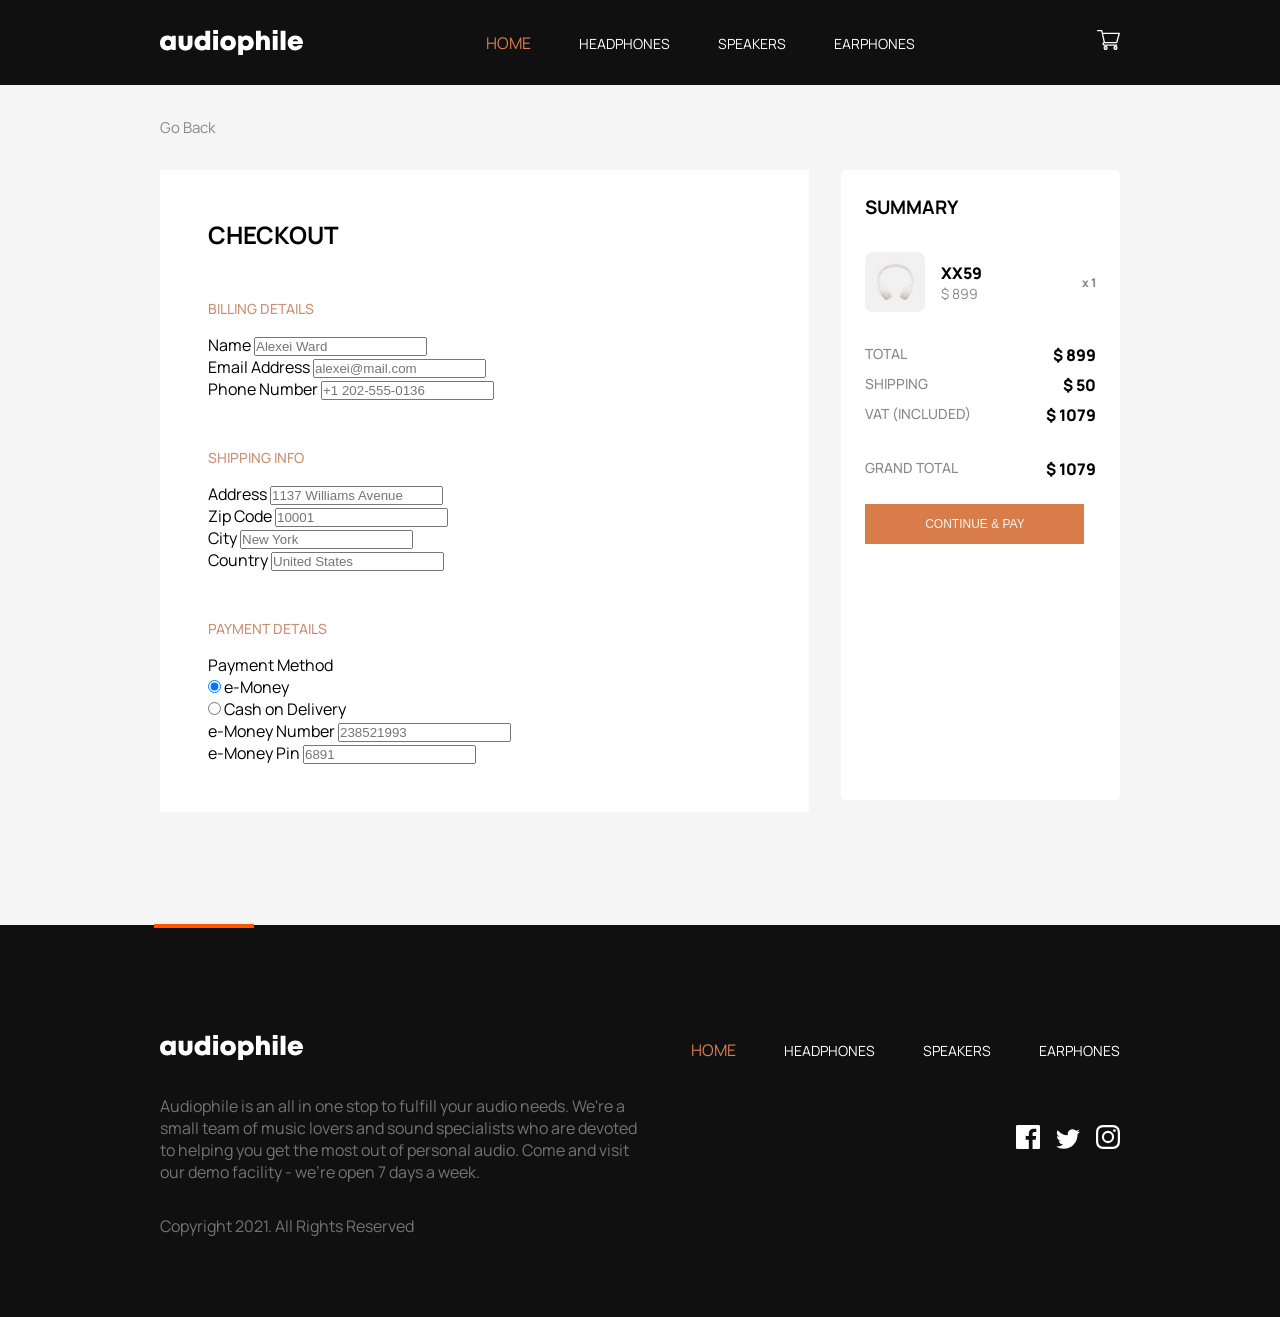
==== checkout.html @ d0c259d1 "initial commit" ====
<!doctype html>
<html lang="en">
  <head>
    <meta charset="UTF-8" />
    <meta name="viewport" content="width=device-width, initial-scale=1.0" />
    <title>Audiophile e-commerce</title>
    <link rel="stylesheet" href="checkout.css" />
    <link
      rel="icon"
      type="image/png"
      sizes="32x32"
      href="./Assets/photo/favicon-32x32.png"
    />
    <link
      href="https://fonts.googleapis.com/css2?family=Manrope:wght@200..800&display=swap"
      rel="stylesheet"
    />
  </head>
  <body>
    <header>
      <nav class="container navbar">
        <img src="Assets/shared/desktop/logo.svg" alt="Audiophile Logo" />
        <ul class="nav-menu">
          <li>
            <a class="home" href="#">HOME</a>
          </li>
          <li>
            <a class="nav-btn" href="#">HEADPHONES</a>
          </li>
          <li>
            <a class="nav-btn" href="#">SPEAKERS</a>
          </li>
          <li>
            <a class="nav-btn" href="#">EARPHONES</a>
          </li>
        </ul>
        <a href="checkout.html">
          <img src="Assets/shared/desktop/icon-cart.svg" alt="Cart" />
        </a>
      </nav>
    </header>

    <div class="container">
      <a href="index.html" class="back-btn">Go Back</a>
    </div>

    <main class="container checkout-form">
      <section class="form-part">
        <h1>CHECKOUT</h1>

        <h3 class="section-title">BILLING DETAILS</h3>

        <div class="billing-details">
          <label for="name">Name</label>
          <input type="text" name="Name" id="name" placeholder="Alexei Ward" />
        </div>

        <div class="billing-details">
          <label for="email">Email Address</label>
          <input
            type="email"
            name="Email"
            id="email"
            placeholder="alexei@mail.com"
          />
        </div>

        <div class="billing-details">
          <label for="phone">Phone Number</label>
          <input
            type="tel"
            name="Phone"
            id="phone"
            placeholder="+1 202-555-0136"
          />
        </div>

        <h3 class="section-title">SHIPPING INFO</h3>

        <div class="shipping-part">
          <label for="address">Address</label>
          <input
            type="text"
            name="Address"
            id="address"
            placeholder="1137 Williams Avenue"
          />
        </div>
        <div class="shipping-part">
          <label for="zip-code">Zip Code</label>
          <input
            type="text"
            name="Zip Code"
            id="zip-code"
            placeholder="10001"
          />
        </div>
        <div class="shipping-part">
          <label for="city">City</label>
          <input type="text" name="City" id="city" placeholder="New York" />
        </div>
        <div class="shipping-part">
          <label for="country">Country</label>
          <input
            type="text"
            name="Country"
            id="country"
            placeholder="United States"
          />
        </div>

        <h3 class="section-title">PAYMENT DETAILS</h3>

        <div class="payment-part">
          <p class="input-label">Payment Method</p>

          <div class="radio-group">
            <div class="option">
              <input type="radio" id="emoney" name="payment" checked />
              <label for="emoney" class="radio-label">
                <span class="custom-radio"></span>
                e-Money
              </label>
            </div>

            <div class="option">
              <input type="radio" id="cash" name="payment" />
              <label for="cash" class="radio-label">
                <span class="custom-radio"></span>
                Cash on Delivery
              </label>
            </div>
          </div>

          <div class="emoney-inputs">
            <div class="input-group">
              <label for="e-money-number">e-Money Number</label>
              <input
                type="text"
                name="e-money-number"
                id="e-money-number"
                placeholder="238521993"
              />
            </div>
            <div class="input-group">
              <label for="e-money-pin">e-Money Pin</label>
              <input
                type="text"
                name="e-money-pin"
                id="e-money-pin"
                placeholder="6891"
              />
            </div>
          </div>
        </div>
      </section>
      <section class="cart-items">
        <h3>SUMMARY</h3>

        <div class="cart-item">
          <img
            class="cart-item-pic"
            src="Assets/cart/image-xx59-headphones.jpg"
            alt="#"
          />
          <div class="cart-item-details">
            <div class="name-price">
              <p class="cart-item-name">XX59</p>
              <p class="cart-item-price">$ 899</p>
            </div>
            <p class="cart-item-quantity">x 1</p>
          </div>
        </div>

        <div class="cart-total">
          <p class="total-label">TOTAL</p>
          <p class="total-price">$ 899</p>
        </div>
        <div class="cart-shipping">
          <p class="shipping-label">SHIPPING</p>
          <p class="shipping-price">$ 50</p>
        </div>
        <div class="cart-vat">
          <p class="vat-label">VAT (INCLUDED)</p>
          <p class="total-price">$ 1079</p>
        </div>
        <div class="cart-grant-total">
          <p class="grant-total-label">GRAND TOTAL</p>
          <p class="total-price">$ 1079</p>
        </div>

        <button class="checkout-btn">CONTINUE & PAY</button>
      </section>
    </main>

    <div class="footer-line"></div>
    <footer class="footer-container">
      <section class="container footer-navbar navbar">
        <div>
          <img src="Assets/shared/desktop/logo.svg" alt="Audiophile Logo" />
        </div>
        <ul class="nav-menu footer-nav-menu">
          <li><a class="home" href="#">HOME</a></li>
          <li><a class="nav-btn" href="#">HEADPHONES</a></li>
          <li><a class="nav-btn" href="#">SPEAKERS</a></li>
          <li><a class="nav-btn" href="#">EARPHONES</a></li>
        </ul>
      </section>
      <div class="container footer-section">
        <p class="footer-caption">
          Audiophile is an all in one stop to fulfill your audio needs. We're a
          small team of music lovers and sound specialists who are devoted to
          helping you get the most out of personal audio. Come and visit our
          demo facility - we're open 7 days a week.
        </p>
        <div class="social-media">
          <a href="#"
            ><img src="Assets/shared/desktop/icon-facebook.svg" alt="Facebook"
          /></a>
          <a href="#"
            ><img src="Assets/shared/desktop/icon-twitter.svg" alt="Twitter"
          /></a>
          <a href="#"
            ><img
              src="Assets/shared/desktop/icon-instagram.svg"
              alt="Instagram"
          /></a>
        </div>
      </div>
      <div class="container copyright">Copyright 2021. All Rights Reserved</div>
    </footer>
  </body>
</html>
---- checkout.css ----
* {
  margin: 0;
  padding: 0;
  box-sizing: border-box;
}

body {
  font-family: "Manrope", sans-serif;
  background-color: whitesmoke;
}
.container {
  flex-direction: column;
  align-items: center;
  max-width: 1600px;
  margin: 0 auto;
  display: flex;
  width: 75%;
}
header {
  background-color: #101010;
}

/* ---- This is my NAVBAR PART---- */
.navbar {
  justify-content: space-between;
  flex-direction: row;
  padding: 30px 0;
  display: flex;
  width: 75%;
}
.nav-menu {
  list-style: none;
  display: flex;
  gap: 3rem;
}
.nav-btn {
  text-decoration: none;
  font-size: 14px;
  color: white;
}
.home {
  text-decoration: none;
  color: #dd7d4d;
}

.back-btn {
  display: flex;
  align-items: start;
  padding: 2rem 0;
  /* background-color: #fafafa; */
  background-color: whitesmoke;
  font-size: 15px;
  color: #898989;
  text-decoration: none;
  width: 100%;
}

/* === THIS IS MY MAIN SECTION === */
.checkout-form {
  display: flex;
  align-items: start;
  margin-bottom: 7rem;
  border-radius: 8px;
  flex-direction: row;
  gap: 2rem;
}
.form-part {
  background-color: white;
  padding: 3rem;
  width: 70%;
}
.section-title {
  padding: 3rem 0 1rem 0;
  font-size: 14px;
  font-weight: 500;
  color: #ca9075;
}

.cart-items {
  background-color: white;
  width: 30%;
  height: 70vh;
  padding: 1.5rem;
  border-radius: 5px;
}
.cart-item {
  display: flex;
  gap: 1rem;
  padding-top: 2rem;
}
.cart-item-pic {
  width: 60px;
  border-radius: 8px;
}
.cart-item-details {
  display: flex;
  justify-content: space-between;
  align-items: center;
  width: 100%;
}
.cart-item-name {
  font-size: 16px;
  color: black;
  font-weight: 800;
}
.cart-item-price {
  font-size: 14px;
  color: #898989;
}
.cart-item-quantity {
  font-size: 12px;
  color: #898989;
  font-weight: 800;
}

.cart-total {
  margin-top: 2rem;
  display: flex;
  justify-content: space-between;
}
.total-label {
  font-size: 14px;
  color: #898989;
  font-weight: 500;
}
.total-price {
  font-size: 16px;
  color: black;
  font-weight: 800;
}

.cart-shipping {
  display: flex;
  justify-content: space-between;
  margin-top: 0.5rem;
}
.shipping-label {
  font-size: 14px;
  color: #898989;
  font-weight: 500;
}
.shipping-price {
  font-size: 16px;
  color: black;
  font-weight: 800;
}

.cart-vat {
  display: flex;
  justify-content: space-between;
  margin-top: 0.5rem;
}
.vat-label {
  font-size: 14px;
  color: #898989;
  font-weight: 500;
}
.cart-grant-total {
  display: flex;
  justify-content: space-between;
  margin-top: 2rem;
}
.grant-total-label {
  font-size: 14px;
  color: #898989;
  font-weight: 500;
}

.checkout-btn {
  display: flex;
  justify-content: center;
  align-items: center;
  width: 95%;
  height: 2.5rem;
  border: none;
  background-color: rgb(216, 124, 73);
  color: whitesmoke;
  font-size: 12px;
  margin-top: 1.5rem;
}
/* ==== THIS IS MY FOOTER SECTION ==== */
.footer-line {
  background-color: #ff5500;
  height: 4px;
  width: 100px;
  margin-bottom: -0.2%;
  margin-left: 12%;
  z-index: 10;
  position: relative;
}

.footer-container {
  background-color: #101010;
  padding: 5rem 0;
}
.footer-section {
  display: flex;
  color: #898989d3;
  justify-content: space-between;
  flex-direction: row;
}
.footer-caption {
  width: 50%;
}
.social-media {
  display: flex;
  align-items: end;
  gap: 1rem;
}
.copyright {
  color: #898989d3;
  margin-top: 2rem;
  display: flex;
  align-items: start;
}
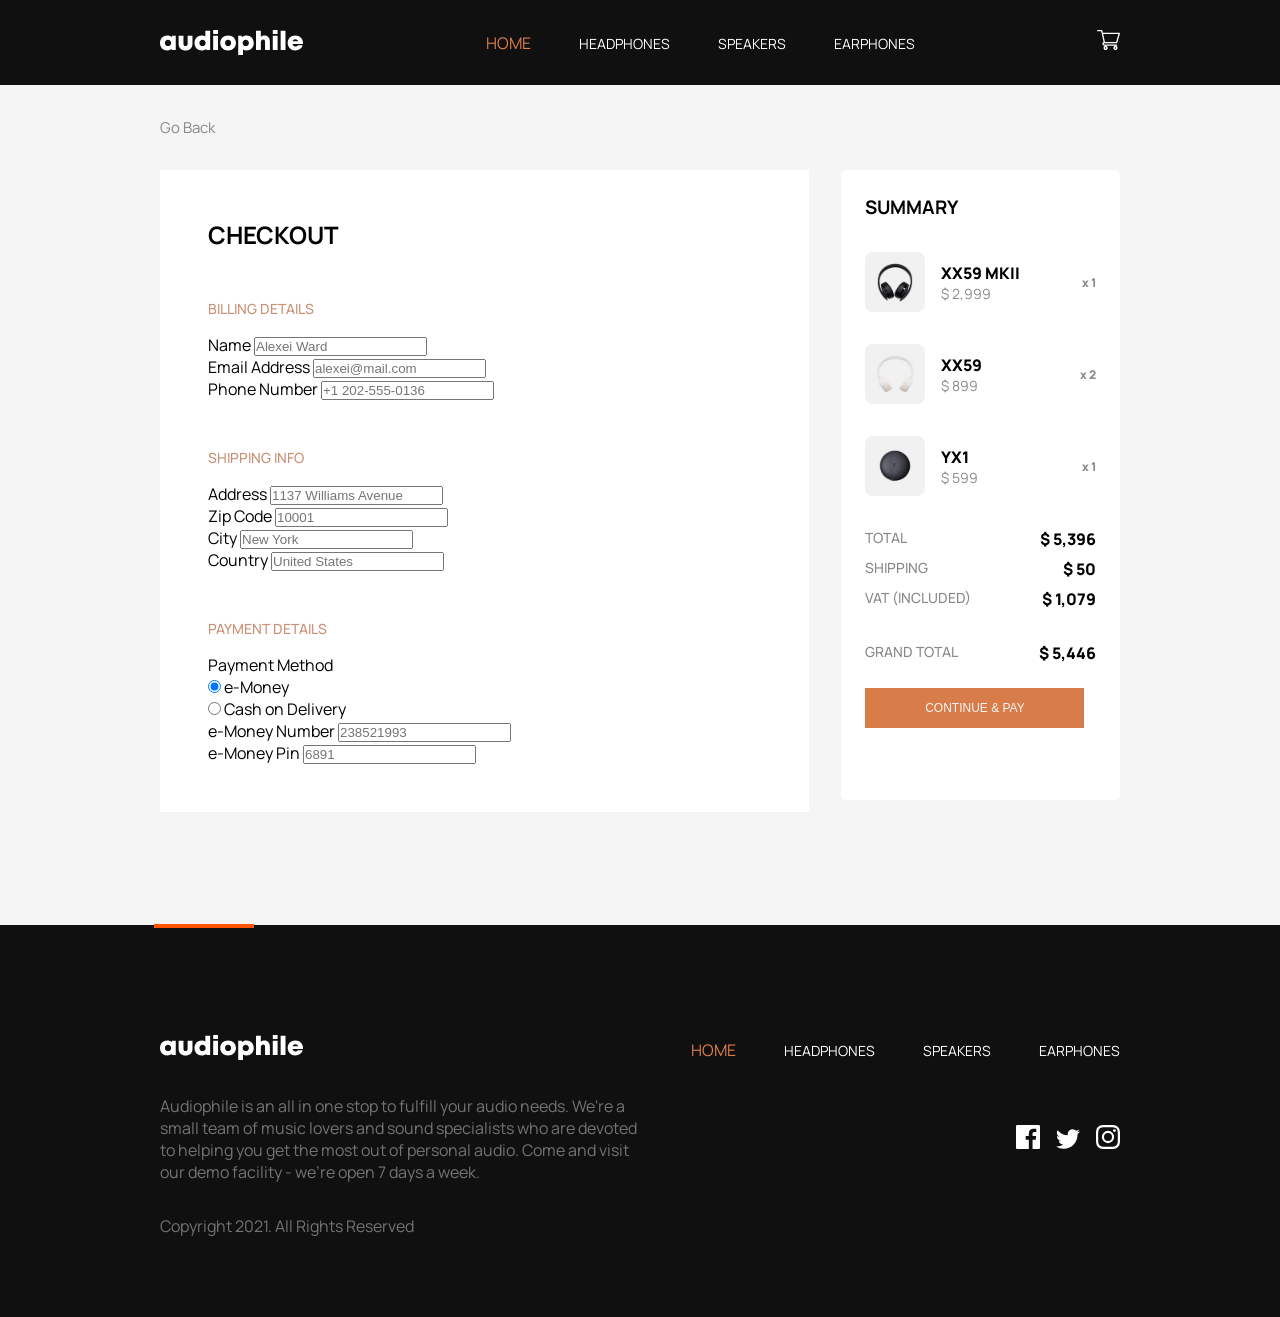
==== commit 67d18994: "initial commit" ====
--- a/checkout.html
+++ b/checkout.html
@@ -160,6 +160,21 @@
         <div class="cart-item">
           <img
             class="cart-item-pic"
+            src="Assets/cart/image-xx99-mark-two-headphones.jpg"
+            alt="#"
+          />
+          <div class="cart-item-details">
+            <div class="name-price">
+              <p class="cart-item-name">XX59 MKII</p>
+              <p class="cart-item-price">$ 2,999</p>
+            </div>
+            <p class="cart-item-quantity">x 1</p>
+          </div>
+        </div>
+        
+        <div class="cart-item">
+          <img
+            class="cart-item-pic"
             src="Assets/cart/image-xx59-headphones.jpg"
             alt="#"
           />
@@ -168,13 +183,29 @@
               <p class="cart-item-name">XX59</p>
               <p class="cart-item-price">$ 899</p>
             </div>
+            <p class="cart-item-quantity">x 2</p>
+          </div>
+        </div>
+
+
+        <div class="cart-item">
+          <img
+            class="cart-item-pic"
+            src="Assets/cart/yx-1-earphones.jpg"
+            alt="#"
+          />
+          <div class="cart-item-details">
+            <div class="name-price">
+              <p class="cart-item-name">YX1</p>
+              <p class="cart-item-price">$ 599</p>
+            </div>
             <p class="cart-item-quantity">x 1</p>
           </div>
         </div>
 
         <div class="cart-total">
           <p class="total-label">TOTAL</p>
-          <p class="total-price">$ 899</p>
+          <p class="total-price">$ 5,396</p>
         </div>
         <div class="cart-shipping">
           <p class="shipping-label">SHIPPING</p>
@@ -182,11 +213,11 @@
         </div>
         <div class="cart-vat">
           <p class="vat-label">VAT (INCLUDED)</p>
-          <p class="total-price">$ 1079</p>
+          <p class="total-price">$ 1,079</p>
         </div>
         <div class="cart-grant-total">
           <p class="grant-total-label">GRAND TOTAL</p>
-          <p class="total-price">$ 1079</p>
+          <p class="total-price">$ 5,446</p>
         </div>
 
         <button class="checkout-btn">CONTINUE & PAY</button>
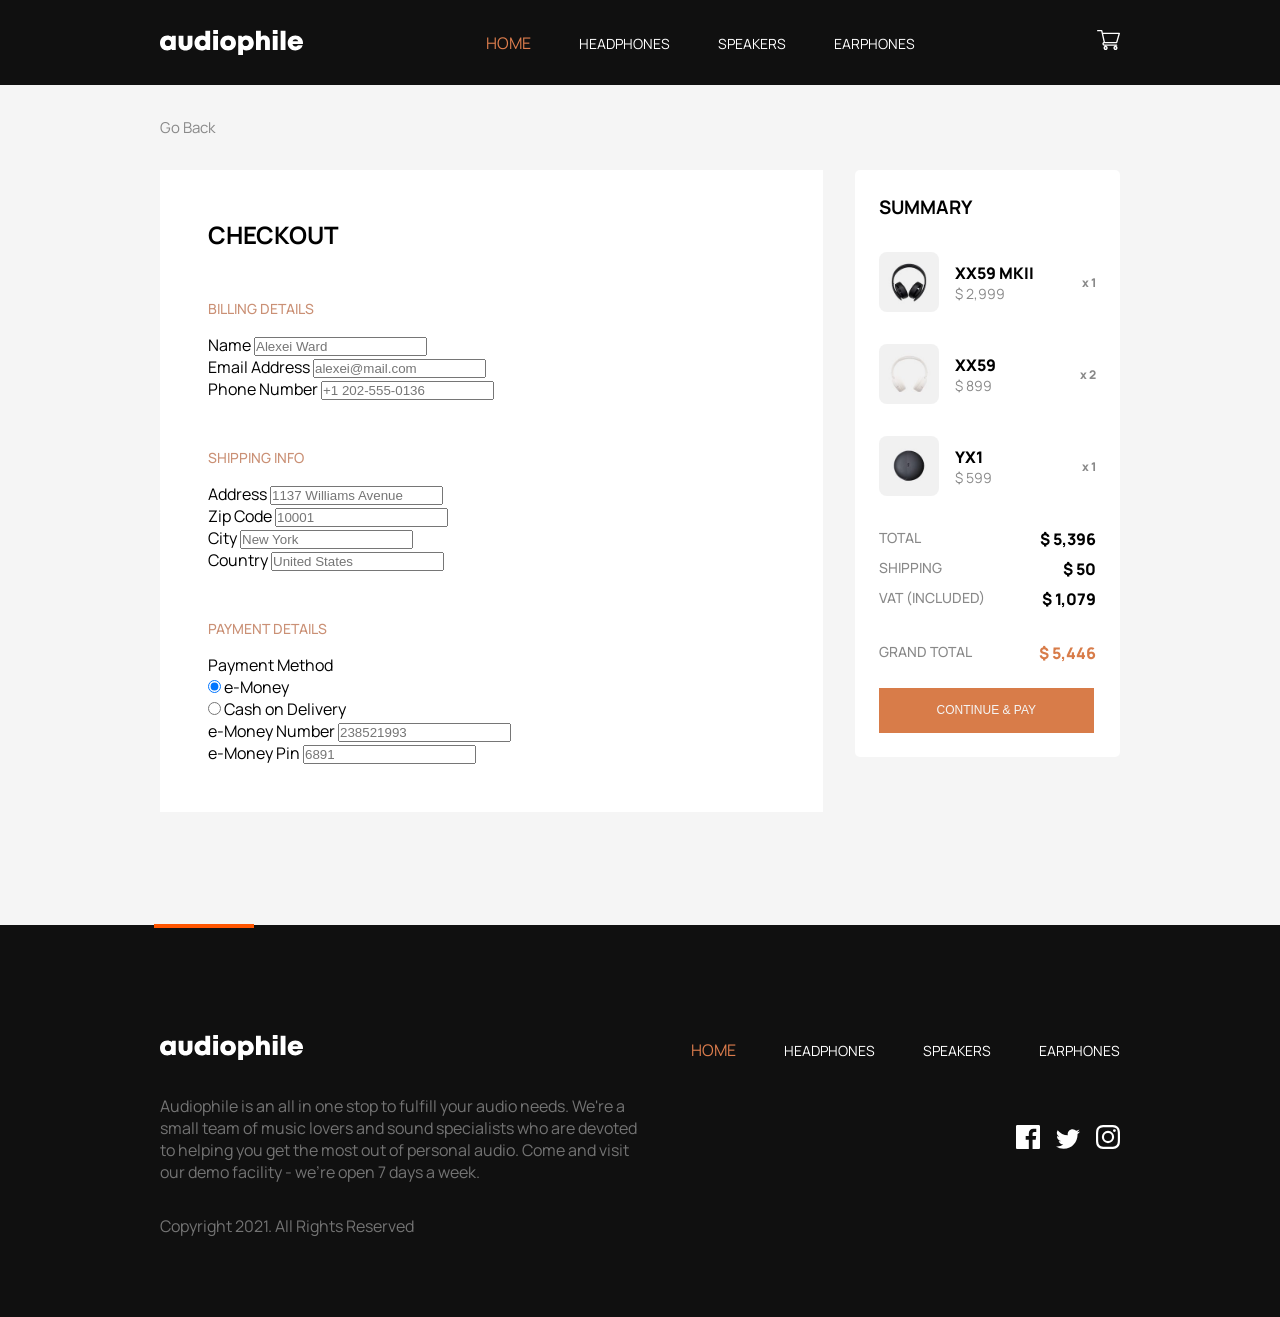
==== commit 90307a6d: "initial commit" ====
--- a/checkout.html
+++ b/checkout.html
@@ -44,7 +44,10 @@
       <a href="index.html" class="back-btn">Go Back</a>
     </div>
 
+    <!-- === THIS IS MY MAIN PART SECTION === -->
     <main class="container checkout-form">
+      <!-- === THIS IS MY CHECKOUT FORM PART ===  -->
+
       <section class="form-part">
         <h1>CHECKOUT</h1>
 
@@ -171,7 +174,7 @@
             <p class="cart-item-quantity">x 1</p>
           </div>
         </div>
-        
+
         <div class="cart-item">
           <img
             class="cart-item-pic"
@@ -187,7 +190,6 @@
           </div>
         </div>
 
-
         <div class="cart-item">
           <img
             class="cart-item-pic"
@@ -217,7 +219,7 @@
         </div>
         <div class="cart-grant-total">
           <p class="grant-total-label">GRAND TOTAL</p>
-          <p class="total-price">$ 5,446</p>
+          <p class="grand-total-price">$ 5,446</p>
         </div>
 
         <button class="checkout-btn">CONTINUE & PAY</button>
--- a/checkout.css
+++ b/checkout.css
@@ -75,11 +75,15 @@
   font-weight: 500;
   color: #ca9075;
 }
+/* === THIS IS MY CHECKOUT FORM PART === */
+
+
+/* === THIS IS MY CART SUMMARY PART === */
 
 .cart-items {
   background-color: white;
-  width: 30%;
-  height: 70vh;
+  width: 28%;
+  height:auto;
   padding: 1.5rem;
   border-radius: 5px;
 }
@@ -165,13 +169,18 @@
   color: #898989;
   font-weight: 500;
 }
+.grand-total-price{
+  font-size: 16px;
+  color: rgb(216, 124, 73);
+  font-weight: 800;
+}
 
 .checkout-btn {
   display: flex;
   justify-content: center;
   align-items: center;
-  width: 95%;
-  height: 2.5rem;
+  width: 99%;
+  height: 2.8rem;
   border: none;
   background-color: rgb(216, 124, 73);
   color: whitesmoke;
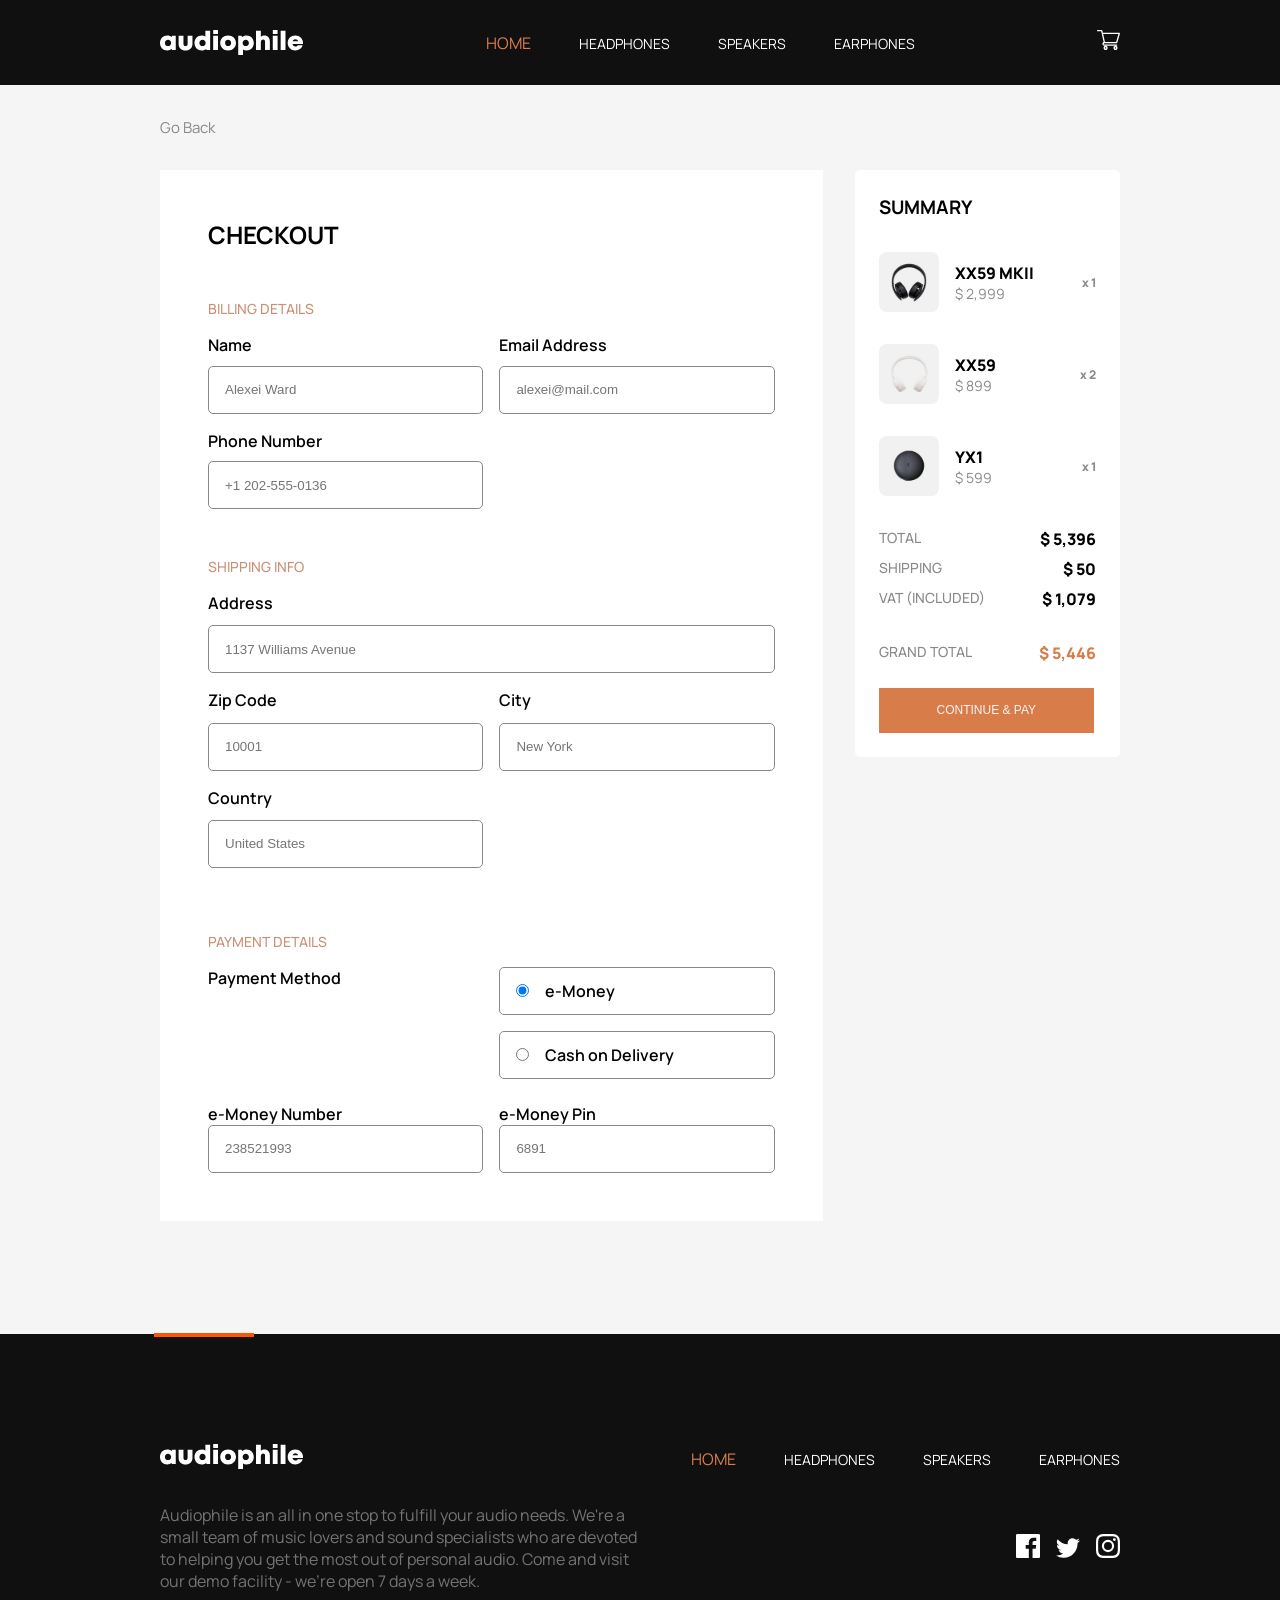
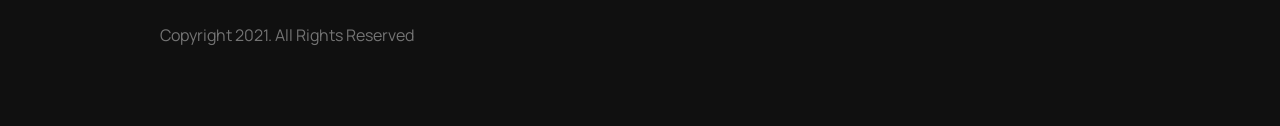
==== commit fcba557b: "initial commit" ====
--- a/checkout.html
+++ b/checkout.html
@@ -52,86 +52,102 @@
         <h1>CHECKOUT</h1>
 
         <h3 class="section-title">BILLING DETAILS</h3>
-
-        <div class="billing-details">
-          <label for="name">Name</label>
-          <input type="text" name="Name" id="name" placeholder="Alexei Ward" />
-        </div>
-
-        <div class="billing-details">
-          <label for="email">Email Address</label>
-          <input
-            type="email"
-            name="Email"
-            id="email"
-            placeholder="alexei@mail.com"
-          />
-        </div>
-
-        <div class="billing-details">
-          <label for="phone">Phone Number</label>
-          <input
-            type="tel"
-            name="Phone"
-            id="phone"
-            placeholder="+1 202-555-0136"
-          />
+        <div class="customer-name">
+          <div class="billing-details">
+            <label for="name">Name</label>
+            <input
+              type="text"
+              name="Name"
+              class="input-data"
+              id="name"
+              placeholder="Alexei Ward"
+            />
+          </div>
+
+          <div class="billing-details">
+            <label for="email">Email Address</label>
+            <input
+              type="email"
+              name="Email"
+              class="input-data"
+              id="email"
+              placeholder="alexei@mail.com"
+            />
+          </div>
+
+          <div class="billing-details">
+            <label for="phone">Phone Number</label>
+            <input
+              type="tel"
+              name="Phone"
+              class="input-data"
+              id="phone"
+              placeholder="+1 202-555-0136"
+            />
+          </div>
         </div>
 
         <h3 class="section-title">SHIPPING INFO</h3>
-
-        <div class="shipping-part">
-          <label for="address">Address</label>
-          <input
-            type="text"
-            name="Address"
-            id="address"
-            placeholder="1137 Williams Avenue"
-          />
-        </div>
-        <div class="shipping-part">
-          <label for="zip-code">Zip Code</label>
-          <input
-            type="text"
-            name="Zip Code"
-            id="zip-code"
-            placeholder="10001"
-          />
-        </div>
-        <div class="shipping-part">
-          <label for="city">City</label>
-          <input type="text" name="City" id="city" placeholder="New York" />
-        </div>
-        <div class="shipping-part">
-          <label for="country">Country</label>
-          <input
-            type="text"
-            name="Country"
-            id="country"
-            placeholder="United States"
-          />
+        <div class="customer-address">
+          <div class="shipping-part address-data">
+            <label for="address">Address</label>
+            <input
+              type="text"
+              name="Address"
+              id="address"
+              class="input-address-data"
+              placeholder="1137 Williams Avenue"
+            />
+          </div>
+          <div class="shipping-part">
+            <label for="zip-code">Zip Code</label>
+            <input
+              type="text"
+              name="Zip Code"
+              id="zip-code"
+              class="input-address-data"
+              placeholder="10001"
+            />
+          </div>
+          <div class="shipping-part">
+            <label for="city">City</label>
+            <input type="text" name="City" id="city" class="input-address-data"  placeholder="New York" />
+          </div>
+          <div class="shipping-part">
+            <label for="country">Country</label>
+            <input
+              type="text"
+              name="Country"
+              id="country"
+              class="input-address-data"
+              placeholder="United States"
+            />
+          </div>
         </div>
 
         <h3 class="section-title">PAYMENT DETAILS</h3>
 
         <div class="payment-part">
-          <p class="input-label">Payment Method</p>
-
-          <div class="radio-group">
-            <div class="option">
-              <input type="radio" id="emoney" name="payment" checked />
-              <label for="emoney" class="radio-label">
-                <span class="custom-radio"></span>
-                e-Money
-              </label>
-            </div>
-
-            <div class="option">
-              <input type="radio" id="cash" name="payment" />
-              <label for="cash" class="radio-label">
-                <span class="custom-radio"></span>
-                Cash on Delivery
-              </label>
+          <div class="payment-method-opt">
+
+            <p class="input-label">Payment Method</p>
+            
+            <div class="radio-group">
+              <div class="option">
+                <input type="radio" id="emoney" name="payment" checked />
+                <label for="emoney" class="radio-label">
+                  <span class="custom-radio"></span>
+                  e-Money
+                </label>
+              </div>
+              
+              <div class="option">
+                <input type="radio" id="cash" name="payment" />
+                <label for="cash" class="radio-label">
+                  <span class="custom-radio"></span>
+                  Cash on Delivery
+                </label>
+              </div>
             </div>
           </div>
 
@@ -140,7 +156,7 @@
               <label for="e-money-number">e-Money Number</label>
               <input
                 type="text"
-                name="e-money-number"
+                name="e-money-number" class="input-number"
                 id="e-money-number"
                 placeholder="238521993"
               />
@@ -149,7 +165,7 @@
               <label for="e-money-pin">e-Money Pin</label>
               <input
                 type="text"
-                name="e-money-pin"
+                name="e-money-pin" class="input-number"
                 id="e-money-pin"
                 placeholder="6891"
               />
--- a/checkout.css
+++ b/checkout.css
@@ -76,14 +76,89 @@
   color: #ca9075;
 }
 /* === THIS IS MY CHECKOUT FORM PART === */
-
-
+.customer-name {
+  display: grid;
+  grid-template-columns: repeat(2, 1fr);
+  gap: 1rem;
+}
+.billing-details {
+  display: grid;
+  gap: 0.6rem;
+  font-weight: 600;
+}
+.input-data {
+  width: 100%;
+  height: 3rem;
+  border: 1px solid #898989;
+  border-radius: 5px;
+  padding: 1rem;
+}
+
+.shipping-part {
+  display: grid;
+  font-weight: 600;
+  gap: 0.7rem;
+}
+.customer-address {
+  display: grid;
+  grid-template-columns: repeat(2, 1fr);
+  margin-bottom: 1rem;
+  gap: 1rem;
+}
+.address-data {
+  display: grid;
+  grid-column: span 2;
+}
+.input-address-data {
+  width: 100%;
+  height: 3rem;
+  border: 1px solid #898989;
+  border-radius: 5px;
+  padding: 1rem;
+}
+
+.payment-method-opt {
+  display: grid;
+  grid-template-columns: repeat(2, 1fr);
+  justify-content: space-between;
+  margin-bottom: 1.5rem;
+  gap: 1rem;
+  font-weight: 600;
+}
+.radio-group{
+  display: flex;
+  flex-direction: column;
+  gap: 1rem;
+}
+.option {
+  border: 1px solid #898989;
+  align-items: center;
+  border-radius: 5px;
+  display: flex;
+  padding: 1rem;
+  height: 3rem;
+  gap: 1rem;
+}
+
+.emoney-inputs {
+  display: grid;
+  grid-template-columns: repeat(2, 1fr);
+  gap: 1rem;
+  font-weight: 600;
+}
+.input-number {
+  width: 100%;
+  height: 3rem;
+  border: 1px solid #898989;
+  border-radius: 5px;
+  padding: 1rem;
+}
 /* === THIS IS MY CART SUMMARY PART === */
 
 .cart-items {
   background-color: white;
   width: 28%;
-  height:auto;
+  height: auto;
   padding: 1.5rem;
   border-radius: 5px;
 }
@@ -169,7 +244,7 @@
   color: #898989;
   font-weight: 500;
 }
-.grand-total-price{
+.grand-total-price {
   font-size: 16px;
   color: rgb(216, 124, 73);
   font-weight: 800;
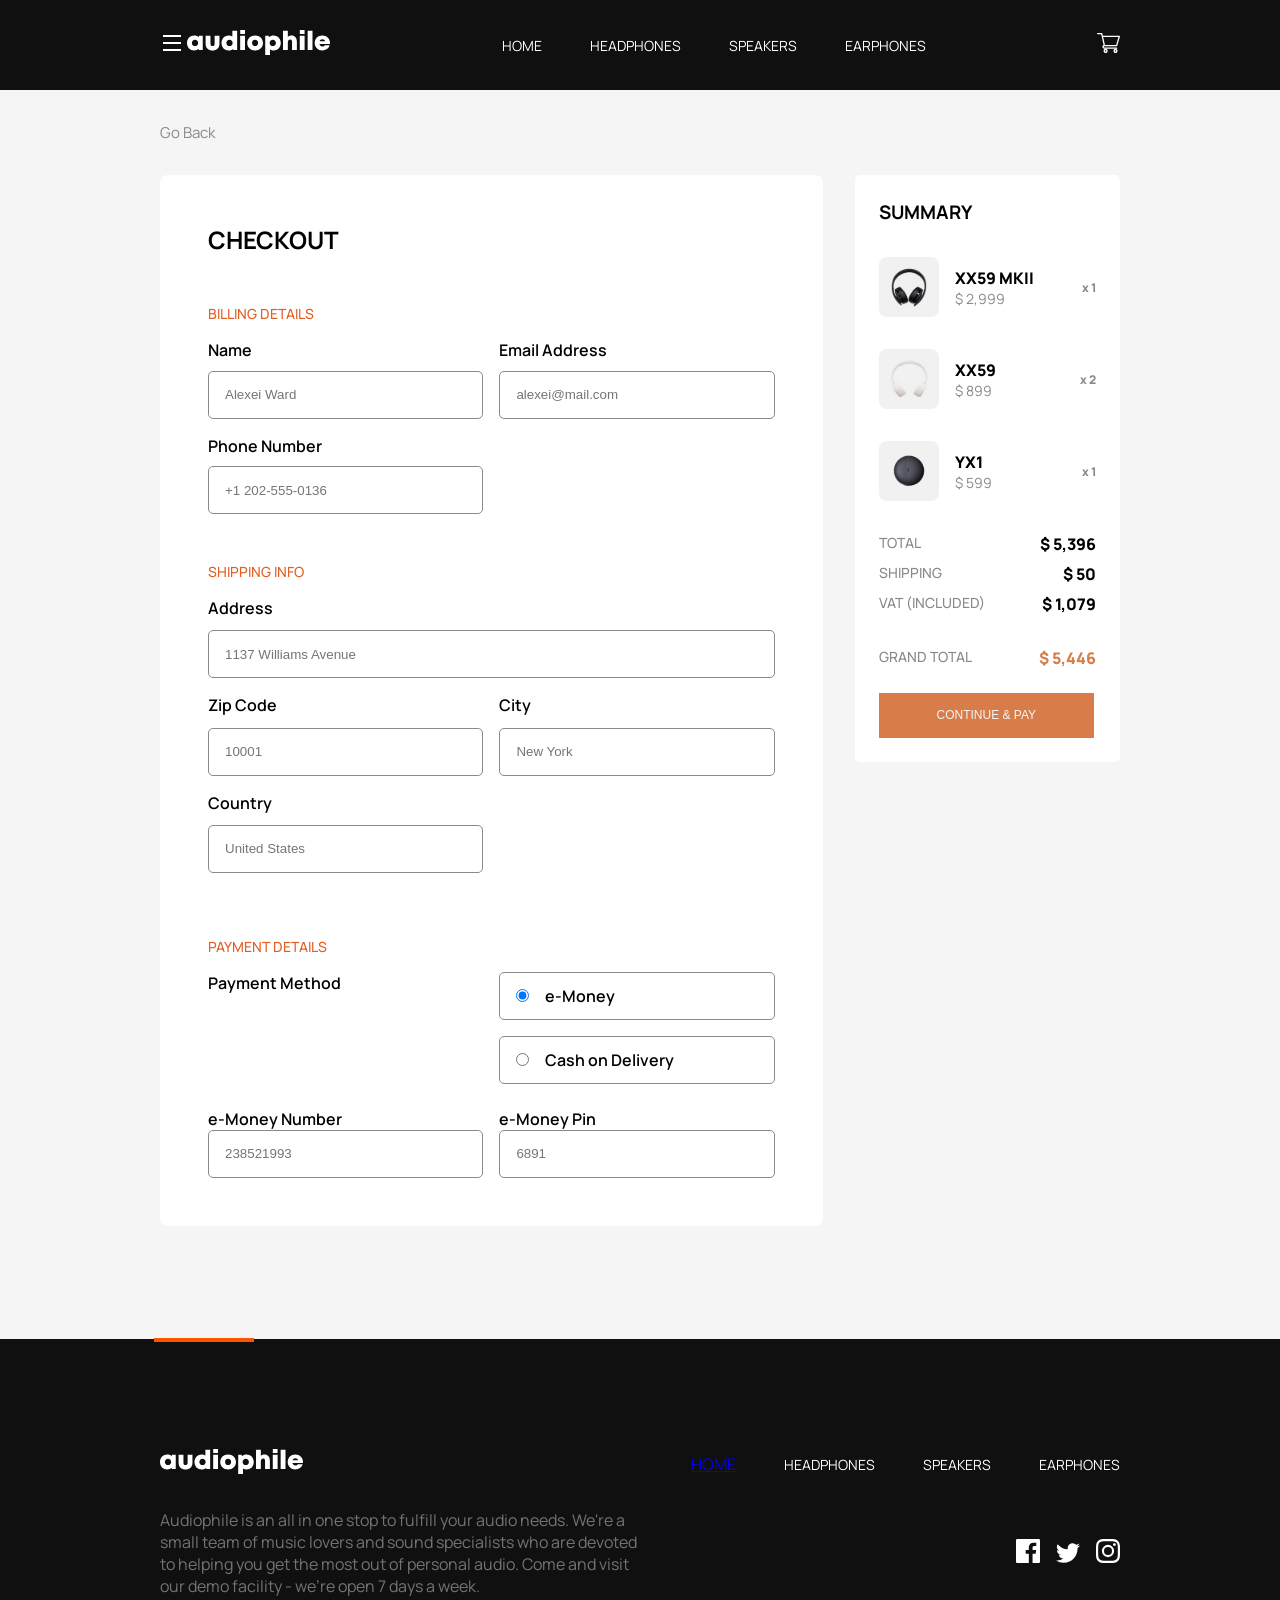
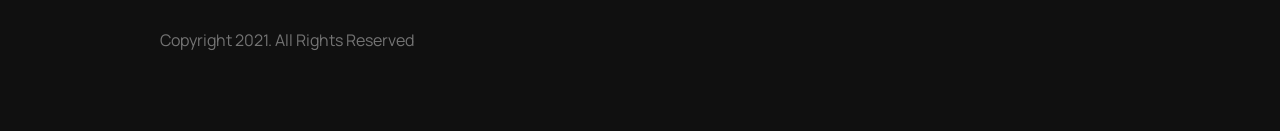
==== commit 67925a1a: "initial commit" ====
--- a/checkout.html
+++ b/checkout.html
@@ -19,19 +19,22 @@
   <body>
     <header>
       <nav class="container navbar">
-        <img src="Assets/shared/desktop/logo.svg" alt="Audiophile Logo" />
+         <div class="logo">
+          <img class="menu-logo" src="Assets/menu.svg" alt="menu logo" />
+          <img src="Assets/shared/desktop/logo.svg" alt="logo" />
+        </div>
         <ul class="nav-menu">
           <li>
-            <a class="home" href="#">HOME</a>
-          </li>
-          <li>
-            <a class="nav-btn" href="#">HEADPHONES</a>
-          </li>
-          <li>
-            <a class="nav-btn" href="#">SPEAKERS</a>
-          </li>
-          <li>
-            <a class="nav-btn" href="#">EARPHONES</a>
+            <a class="nav-btn" href="index.html">HOME</a>
+          </li>
+          <li>
+            <a class="nav-btn" href="Headphones.html">HEADPHONES</a>
+          </li>
+          <li>
+            <a class="nav-btn" href="Speakers.html">SPEAKERS</a>
+          </li>
+          <li>
+            <a class="nav-btn" href="Earphones.html">EARPHONES</a>
           </li>
         </ul>
         <a href="checkout.html">
--- a/checkout.css
+++ b/checkout.css
@@ -38,16 +38,11 @@
   font-size: 14px;
   color: white;
 }
-.home {
-  text-decoration: none;
-  color: #dd7d4d;
-}
 
 .back-btn {
   display: flex;
   align-items: start;
   padding: 2rem 0;
-  /* background-color: #fafafa; */
   background-color: whitesmoke;
   font-size: 15px;
   color: #898989;
@@ -60,20 +55,20 @@
   display: flex;
   align-items: start;
   margin-bottom: 7rem;
-  border-radius: 8px;
   flex-direction: row;
   gap: 2rem;
 }
 .form-part {
   background-color: white;
   padding: 3rem;
+  border-radius: 8px;
   width: 70%;
 }
 .section-title {
   padding: 3rem 0 1rem 0;
   font-size: 14px;
   font-weight: 500;
-  color: #ca9075;
+  color: #e25f23;
 }
 /* === THIS IS MY CHECKOUT FORM PART === */
 .customer-name {
@@ -125,7 +120,7 @@
   gap: 1rem;
   font-weight: 600;
 }
-.radio-group{
+.radio-group {
   display: flex;
   flex-direction: column;
   gap: 1rem;
@@ -297,3 +292,191 @@
   display: flex;
   align-items: start;
 }
+/* ================ THIS IS MY TABLET SECTION ==========  */
+@media (min-width: 800px) and (max-width: 1200px) {
+  .container {
+    width: 94%;
+  }
+  /* ---- This is my NAVBAR PART---- */
+  .navbar {
+    width: 94%;
+  }
+  .logo {
+    display: flex;
+    flex-direction: row;
+    gap: 1rem;
+  }
+  .menu-logo {
+    display: block;
+  }
+  .nav-menu{
+    display: none;
+  }
+  .back-btn {
+    padding: 3rem 0;
+  }
+  /* === THIS IS MY MAIN SECTION === */
+  .checkout-form {
+    display: flex;
+    flex-direction: column;
+    align-items: center;
+  }
+
+  .form-part {
+    width: 100%;
+  }
+
+  .cart-items {
+    width: 100%;
+  }
+
+  .checkout-btn {
+    width: 100%;
+  }
+
+  /*=========== this is my footer part ======= */
+  .footer-line {
+    height: 4px;
+    position: relative;
+    margin: -4px 8%;
+  }
+
+  .footer-container {
+    padding: 3rem 2rem;
+  }
+  .footer-navbar {
+    display: flex;
+    flex-direction: column;
+    align-items: start;
+    gap: 2rem;
+  }
+  .footer-section {
+    display: flex;
+    flex-direction: column;
+    gap: 4rem;
+    width: 95%;
+  }
+  .footer-caption {
+    width: 100%;
+  }
+  .social-media {
+    display: flex;
+    justify-content: end;
+    width: 100%;
+  }
+  .copyright {
+    position: relative;
+    margin-top: -22px;
+  }
+}
+
+/* ================ THIS IS MY MOBILE SECTION ==========  */
+@media (min-width: 300px) and (max-width: 800px) {
+  .container {
+    width: 94%;
+  }
+  /* ---- This is my NAVBAR PART---- */
+  .navbar {
+    width: 90%;
+  }
+  .logo {
+    display: flex;
+    justify-content: space-between;
+    width: 60%;
+  }
+  .menu-logo{
+    display: block;
+  }
+  .nav-menu {
+    display: none;
+  }
+  .back-btn {
+    padding: 1.5rem 0;
+  }
+
+  /* === THIS IS MY MAIN SECTION === */
+  .checkout-form {
+    display: flex;
+    flex-direction: column;
+    align-items: center;
+  }
+
+  .form-part {
+    width: 100%;
+  }
+
+  .cart-items {
+    width: 100%;
+  }
+
+  .checkout-btn {
+    width: 100%;
+  }
+  .customer-name,
+  .customer-address,
+  .emoney-inputs {
+    grid-template-columns: 1fr;
+  }
+  .address-data {
+    grid-column: span 1;
+  }
+  .payment-method-opt {
+    display: flex;
+    flex-direction: column;
+  }
+  .radio-group {
+    display: flex;
+    flex-direction: column;
+    gap: 1rem;
+  }
+
+  /* === THIS IS MY FOOTER SECTION ==== */
+  .footer-line {
+    position: relative;
+    margin: -4px 40%;
+    color: #d87c49;
+    height: 4px;
+  }
+  .footer-container {
+    padding: 3rem 2rem;
+  }
+  .footer-navbar {
+    flex-direction: column;
+    align-items: center;
+    text-align: center;
+    display: flex;
+    gap: 2rem;
+    margin: 0 auto;
+  }
+  .footer-nav-menu {
+    flex-direction: column;
+    font-size: 16px;
+    display: flex;
+    gap: 1.5rem;
+  }
+
+  .footer-section {
+    flex-direction: column;
+    display: flex;
+    gap: 4rem;
+    width: 100%;
+    margin: auto;
+  }
+  .footer-caption {
+    text-align: center;
+    width: 100%;
+  }
+  .social-media {
+    justify-content: center;
+    display: flex;
+    width: 100%;
+  }
+  .copyright {
+    align-items: center;
+    font-size: 14px;
+    display: flex;
+    padding-top: 1rem;
+    text-align: center;
+    margin: auto;
+  }
+}
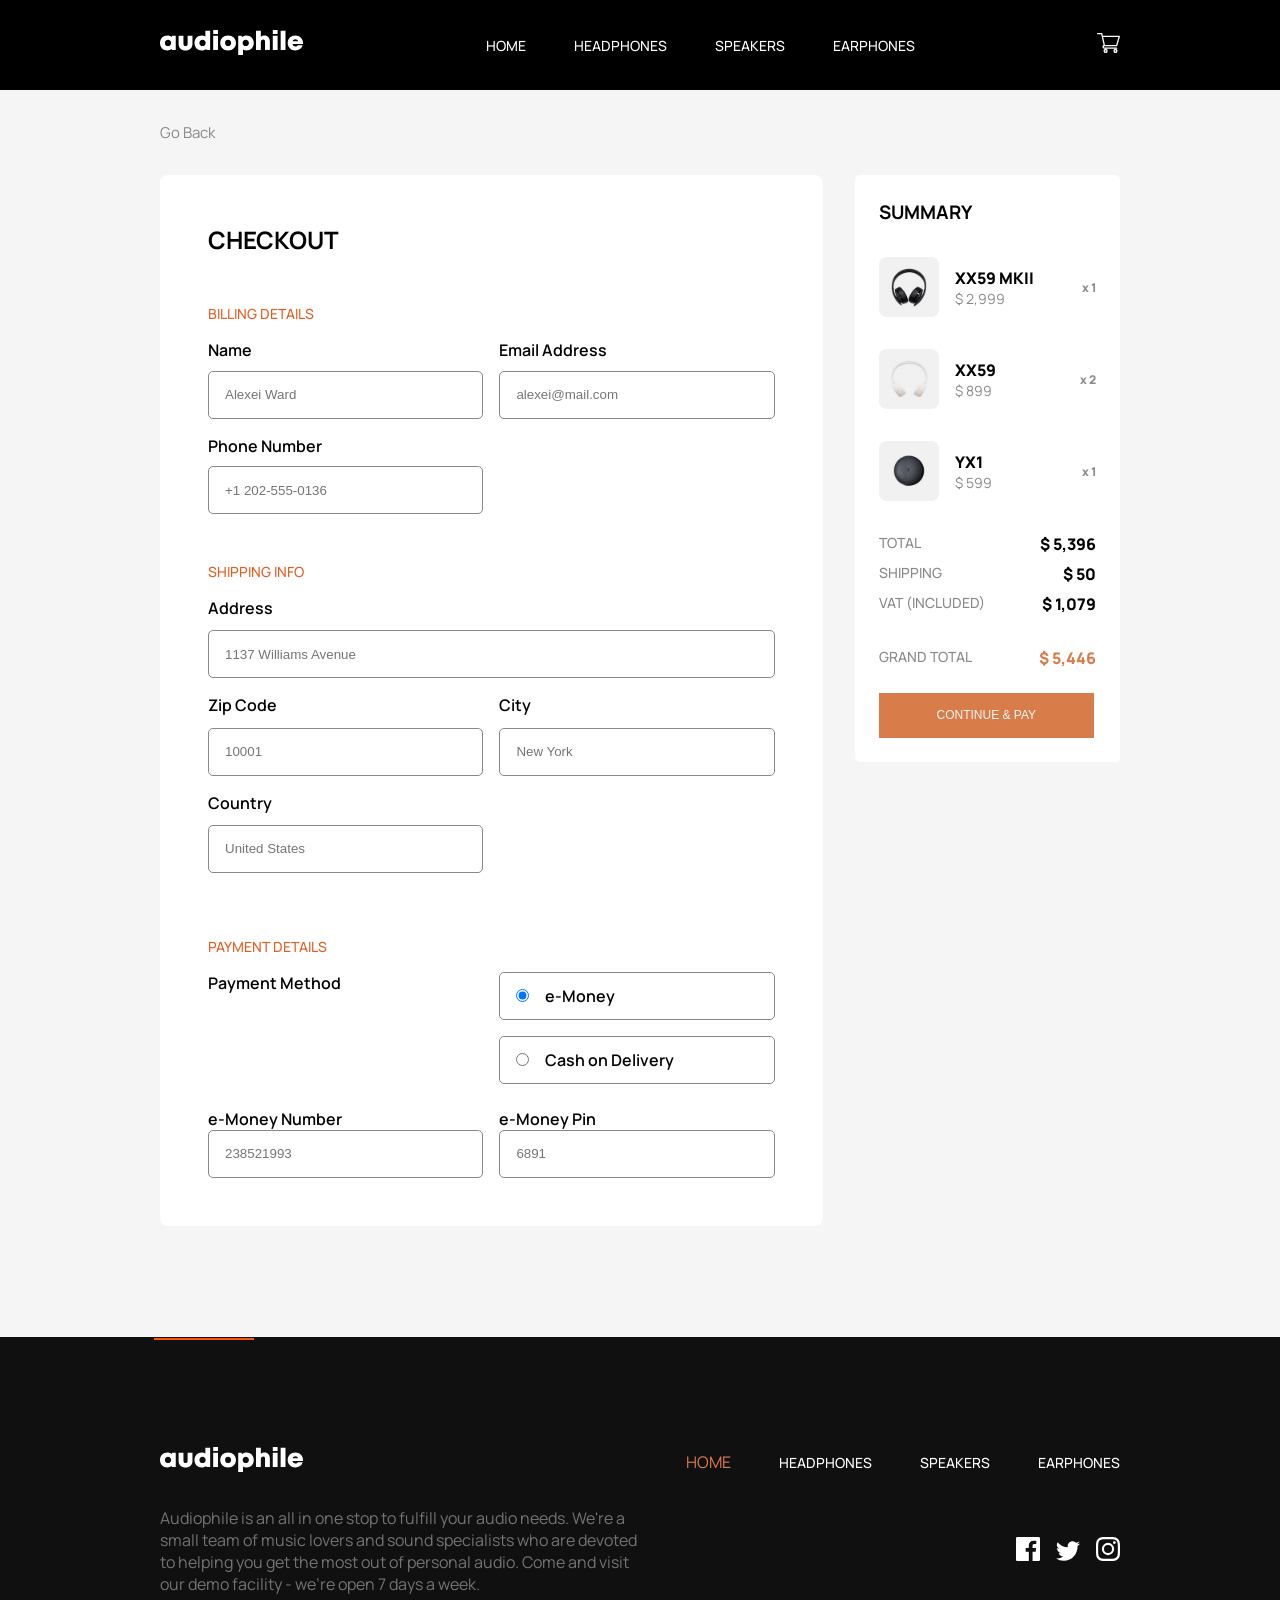
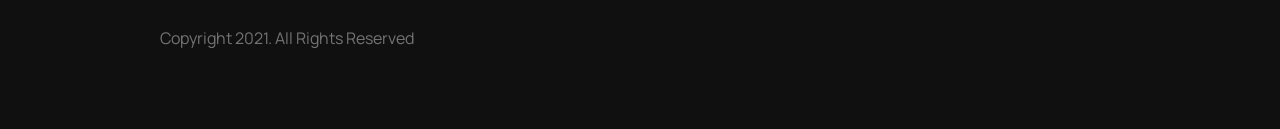
==== commit 84332237: "Refactor checkout page styles and link to main stylesheet" ====
--- a/checkout.html
+++ b/checkout.html
@@ -3,8 +3,8 @@
   <head>
     <meta charset="UTF-8" />
     <meta name="viewport" content="width=device-width, initial-scale=1.0" />
-    <title>Audiophile e-commerce</title>
-    <link rel="stylesheet" href="checkout.css" />
+    <title>Audiophile e-commerce/CHECKOUT</title>
+    <link rel="stylesheet" href="style.css" />
     <link
       rel="icon"
       type="image/png"
@@ -16,8 +16,8 @@
       rel="stylesheet"
     />
   </head>
-  <body>
-    <header>
+  <body class="checkout-body">
+    <header class="checkout-header">
       <nav class="container navbar">
          <div class="logo">
           <img class="menu-logo" src="Assets/menu.svg" alt="menu logo" />
@@ -252,10 +252,10 @@
           <img src="Assets/shared/desktop/logo.svg" alt="Audiophile Logo" />
         </div>
         <ul class="nav-menu footer-nav-menu">
-          <li><a class="home" href="#">HOME</a></li>
-          <li><a class="nav-btn" href="#">HEADPHONES</a></li>
-          <li><a class="nav-btn" href="#">SPEAKERS</a></li>
-          <li><a class="nav-btn" href="#">EARPHONES</a></li>
+          <li><a class="home" href="index.html">HOME</a></li>
+          <li><a class="nav-btn" href="Headphones.html">HEADPHONES</a></li>
+          <li><a class="nav-btn" href="Speakers.html">SPEAKERS</a></li>
+          <li><a class="nav-btn" href="Earphones.html">EARPHONES</a></li>
         </ul>
       </section>
       <div class="container footer-section">
--- a/style.css
+++ b/style.css
@@ -0,0 +1,1061 @@
+* {
+  margin: 0;
+  padding: 0;
+  box-sizing: border-box;
+}
+
+body {
+  font-family: "Manrope", sans-serif;
+}
+
+.container {
+  flex-direction: column;
+  align-items: center;
+  max-width: 1600px;
+  margin: 0 auto;
+  display: flex;
+  width: 75%;
+}
+
+header {
+  background-image: url(Assets/image-hero.jpg);
+  background-repeat: no-repeat;
+  background-color: #131313;
+  background-position: center;
+  flex-direction: column;
+  align-items: center;
+  display: flex;
+  height: auto;
+}
+/* ---- This is my NAVBAR PART---- */
+.navbar {
+  justify-content: space-between;
+  flex-direction: row;
+  padding: 30px 0;
+  display: flex;
+}
+
+.nav-menu {
+  list-style: none;
+  display: flex;
+  gap: 3rem;
+}
+.menu-logo {
+  display: none;
+}
+.nav-btn {
+  text-decoration: none;
+  font-size: 14px;
+  color: white;
+  font-weight: 500;
+}
+.nav-btn:hover {
+  transition: 0.7s;
+  color: #ee8041;
+}
+
+.home {
+  text-decoration: none;
+  color: #dd7d4d;
+}
+
+.nav-underline {
+  background-color: rgba(128, 128, 128, 0.318);
+  margin: 0 13%;
+  height: 0.5px;
+}
+
+/* ======= This is my HERO PART ======= */
+.hero-part {
+  flex-direction: column;
+  margin-bottom: 15rem;
+  align-items: start;
+  margin-top: 12rem;
+  color: white;
+  display: flex;
+  padding: 0;
+  gap: 18px;
+}
+.hero-update {
+  letter-spacing: 11px;
+  color: #949494;
+  font-weight: 800;
+  font-size: 14px;
+}
+
+.hero-heading {
+  font-size: 60px;
+  font-weight: 600;
+  line-height: 1;
+  width: 65%;
+}
+
+.hero-paragraph {
+  color: rgba(255, 255, 255, 0.56);
+  font-size: 16px;
+  width: 33%;
+}
+
+.hero-button {
+  background-color: #d87d4a;
+  justify-content: center;
+  text-decoration: none;
+  align-items: center;
+  margin-top: 16px;
+  font-size: 14px;
+  cursor: pointer;
+  color: white;
+  display: flex;
+  height: 50px;
+  border: none;
+  width: 14%;
+}
+.hero-button:hover {
+  background-color: #f09868;
+}
+
+/* ===== This is my category part ===== */
+
+.category-items {
+  justify-content: center;
+  flex-direction: row;
+  margin-top: 7rem;
+  margin-bottom: 7rem;
+  display: flex;
+  gap: 2rem;
+}
+
+.headphones-section {
+  background-color: #f1f1f1;
+  flex-direction: column;
+  align-items: center;
+  position: relative;
+  border-radius: 6px;
+  display: flex;
+  height: 190px;
+  width: 32%;
+}
+.speakers-section {
+  background-color: #f1f1f1;
+  flex-direction: column;
+  align-items: center;
+  position: relative;
+  border-radius: 6px;
+  display: flex;
+  height: 190px;
+  width: 32%;
+}
+.earphones-section {
+  background-color: #f1f1f1;
+  flex-direction: column;
+  align-items: center;
+  position: relative;
+  border-radius: 6px;
+  display: flex;
+  height: 190px;
+  width: 32%;
+}
+
+.category-name {
+  font-size: 16px;
+}
+
+.category-shop-btn {
+  display: inline-flex;
+  text-decoration: none;
+  align-items: center;
+  color: #898989;
+  font-weight: 600;
+  margin-top: 14px;
+  font-size: 14px;
+}
+.arrow {
+  color: #e67e22;
+  font-size: 18px;
+  margin-left: 8px;
+}
+
+.headphones-photo,
+.photo {
+  filter: drop-shadow(0 15px 15px rgba(0, 0, 0, 0.3));
+  position: relative;
+  margin-top: -60px;
+  display: block;
+  width: 170px;
+  z-index: 10;
+}
+
+.speakers-photo {
+  width: 180px;
+}
+.earphones-photo {
+  width: 190px;
+}
+
+/* ==== THIS IS MY ZX9 SPEAKERS SECTION ==== */
+.speakers-zx9 {
+  background-image: url(Assets/home/desktop/pattern-circles.svg);
+  background-repeat: no-repeat;
+  background-color: #d87c49;
+  justify-content: center;
+  border-radius: 6px;
+  align-items: end;
+  overflow: hidden;
+  display: flex;
+  width: 100%;
+  height: 500px;
+  gap: 14rem;
+  background-position: -100% 10%;
+}
+.speakers-zx9 img {
+  margin-bottom: -8.5px;
+  height: 420px;
+  width: 320px;
+}
+.speakers-details {
+  justify-content: center;
+  flex-direction: column;
+  display: flex;
+  height: 100%;
+  width: 30%;
+  gap: 2rem;
+}
+
+.zx9-name {
+  font-weight: 500;
+  font-size: 50px;
+  color: white;
+}
+
+.zx9-speakers-details {
+  color: rgba(255, 255, 255, 0.722);
+}
+
+.zx9-btn {
+  background-color: black;
+  justify-content: center;
+  text-decoration: none;
+  align-items: center;
+  font-size: 13px;
+  color: white;
+  display: flex;
+  width: 160px;
+  height: 50px;
+}
+
+/* ==== THIS IS MY ZX7 SPEAKERS SECTION ==== */
+.zx7-speaker {
+  background-image: url(Assets/home/desktop/image-speaker-zx7.jpg);
+  background-size: cover;
+  border-radius: 6px;
+  margin: 3rem 0;
+  height: 300px;
+  width: 100%;
+  display: flex;
+  flex-direction: column;
+  justify-content: center;
+  padding-left: 5rem;
+  gap: 2rem;
+}
+
+.zx7-heading {
+  font-size: 33px;
+  font-weight: 500;
+}
+
+.zx7-btn {
+  border: 2px solid black;
+  text-decoration: none;
+  display: flex;
+  justify-content: center;
+  align-items: center;
+  color: black;
+  font-size: 13px;
+  width: 150px;
+  height: 50px;
+}
+
+/* ==== THIS IS MY YX1 EARPHONES SECTION ==== */
+.earphones-yx1 {
+  display: flex;
+  align-items: center;
+  width: 100%;
+  gap: 2rem;
+}
+
+.earphones-pic {
+  border-radius: 6px;
+}
+.tablet-earphones-pic,
+.mobile-earphones-pic {
+  display: none;
+}
+.earphones-details {
+  background-color: #f1f1f1;
+  justify-content: center;
+  flex-direction: column;
+  align-items: center;
+  padding-left: 5rem;
+  border-radius: 6px;
+  display: flex;
+  height: 320px;
+  width: 100%;
+  gap: 2rem;
+  margin: 0;
+}
+
+.earphones-heading {
+  font-size: 26px;
+  font-weight: 600;
+}
+
+.earphones-btn {
+  border: 2px solid black;
+  text-decoration: none;
+  display: flex;
+  justify-content: center;
+  align-items: center;
+  color: black;
+  font-size: 13px;
+  width: 150px;
+  height: 50px;
+}
+
+/* ==== THIS IS MY AUDIOPHILE BIO SECTION ==== */
+.audiophile-bio {
+  flex-direction: row;
+  display: flex;
+  gap: 2rem;
+  width: 75%;
+  align-items: center;
+}
+
+.audiophile-heading {
+  flex-direction: column;
+  margin: 18rem 0;
+  display: flex;
+  gap: 2rem;
+}
+
+.audio-gear-heading {
+  font-size: 50px;
+}
+.orange-color {
+  color: #dd7d4d;
+}
+
+.audiophile-details {
+  width: 82%;
+  color: #898989;
+}
+
+.gear-pic {
+  border-radius: 6px;
+}
+.tablet-gear-pic,
+.mobile-gear-pic {
+  display: none;
+}
+
+/* ==== THIS IS MY FOOTER SECTION ==== */
+.footer-line {
+  background-color: #ff5500;
+  height: 2px;
+  width: 100px;
+  margin-bottom: -0.2%;
+  margin-left: 12%;
+  z-index: 10;
+  position: relative;
+}
+
+.footer-container {
+  background-color: #101010;
+  padding: 5rem 0;
+}
+.footer-section {
+  display: flex;
+  color: #898989d3;
+  justify-content: space-between;
+  flex-direction: row;
+}
+.footer-caption {
+  width: 50%;
+}
+.social-media {
+  display: flex;
+  align-items: end;
+  gap: 1rem;
+}
+
+.copyright {
+  color: #898989d3;
+  margin-top: 2rem;
+  display: flex;
+  align-items: start;
+}
+/* ==============================================================
+==============  THIS IS MY CHECKOUT PAGE =============== 
+================================================================== */
+.checkout-body {
+  font-family: "Manrope", sans-serif;
+  background-color: whitesmoke;
+}
+
+.checkout-header {
+  background-image: none;
+  background-color: black;
+}
+.back-btn {
+  display: flex;
+  align-items: start;
+  padding: 2rem 0;
+  background-color: whitesmoke;
+  font-size: 15px;
+  color: #898989;
+  text-decoration: none;
+  width: 100%;
+}
+
+/* === THIS IS MY CHECKOUT MAIN SECTION === */
+.checkout-form {
+  display: flex;
+  align-items: start;
+  margin-bottom: 7rem;
+  flex-direction: row;
+  gap: 2rem;
+}
+.form-part {
+  background-color: white;
+  padding: 3rem;
+  border-radius: 8px;
+  width: 70%;
+}
+.section-title {
+  padding: 3rem 0 1rem 0;
+  font-size: 14px;
+  font-weight: 500;
+  color: #e25f23;
+}
+/* === THIS IS MY CHECKOUT FORM PART === */
+.customer-name {
+  display: grid;
+  grid-template-columns: repeat(2, 1fr);
+  gap: 1rem;
+}
+.billing-details {
+  display: grid;
+  gap: 0.6rem;
+  font-weight: 600;
+}
+.input-data {
+  width: 100%;
+  height: 3rem;
+  border: 1px solid #898989;
+  border-radius: 5px;
+  padding: 1rem;
+}
+
+.shipping-part {
+  display: grid;
+  font-weight: 600;
+  gap: 0.7rem;
+}
+.customer-address {
+  display: grid;
+  grid-template-columns: repeat(2, 1fr);
+  margin-bottom: 1rem;
+  gap: 1rem;
+}
+.address-data {
+  display: grid;
+  grid-column: span 2;
+}
+.input-address-data {
+  width: 100%;
+  height: 3rem;
+  border: 1px solid #898989;
+  border-radius: 5px;
+  padding: 1rem;
+}
+
+.payment-method-opt {
+  display: grid;
+  grid-template-columns: repeat(2, 1fr);
+  justify-content: space-between;
+  margin-bottom: 1.5rem;
+  gap: 1rem;
+  font-weight: 600;
+}
+.radio-group {
+  display: flex;
+  flex-direction: column;
+  gap: 1rem;
+}
+.option {
+  border: 1px solid #898989;
+  align-items: center;
+  border-radius: 5px;
+  display: flex;
+  padding: 1rem;
+  height: 3rem;
+  gap: 1rem;
+}
+
+.emoney-inputs {
+  display: grid;
+  grid-template-columns: repeat(2, 1fr);
+  gap: 1rem;
+  font-weight: 600;
+}
+.input-number {
+  width: 100%;
+  height: 3rem;
+  border: 1px solid #898989;
+  border-radius: 5px;
+  padding: 1rem;
+}
+/* === THIS IS MY CART SUMMARY PART === */
+
+.cart-items {
+  background-color: white;
+  width: 28%;
+  height: auto;
+  padding: 1.5rem;
+  border-radius: 5px;
+}
+.cart-item {
+  display: flex;
+  gap: 1rem;
+  padding-top: 2rem;
+}
+.cart-item-pic {
+  width: 60px;
+  border-radius: 8px;
+}
+.cart-item-details {
+  display: flex;
+  justify-content: space-between;
+  align-items: center;
+  width: 100%;
+}
+.cart-item-name {
+  font-size: 16px;
+  color: black;
+  font-weight: 800;
+}
+.cart-item-price {
+  font-size: 14px;
+  color: #898989;
+}
+.cart-item-quantity {
+  font-size: 12px;
+  color: #898989;
+  font-weight: 800;
+}
+
+.cart-total {
+  margin-top: 2rem;
+  display: flex;
+  justify-content: space-between;
+}
+.total-label {
+  font-size: 14px;
+  color: #898989;
+  font-weight: 500;
+}
+.total-price {
+  font-size: 16px;
+  color: black;
+  font-weight: 800;
+}
+
+.cart-shipping {
+  display: flex;
+  justify-content: space-between;
+  margin-top: 0.5rem;
+}
+.shipping-label {
+  font-size: 14px;
+  color: #898989;
+  font-weight: 500;
+}
+.shipping-price {
+  font-size: 16px;
+  color: black;
+  font-weight: 800;
+}
+
+.cart-vat {
+  display: flex;
+  justify-content: space-between;
+  margin-top: 0.5rem;
+}
+.vat-label {
+  font-size: 14px;
+  color: #898989;
+  font-weight: 500;
+}
+.cart-grant-total {
+  display: flex;
+  justify-content: space-between;
+  margin-top: 2rem;
+}
+.grant-total-label {
+  font-size: 14px;
+  color: #898989;
+  font-weight: 500;
+}
+.grand-total-price {
+  font-size: 16px;
+  color: rgb(216, 124, 73);
+  font-weight: 800;
+}
+
+.checkout-btn {
+  display: flex;
+  justify-content: center;
+  align-items: center;
+  width: 99%;
+  height: 2.8rem;
+  border: none;
+  background-color: rgb(216, 124, 73);
+  color: whitesmoke;
+  font-size: 12px;
+  margin-top: 1.5rem;
+}
+
+/* ================ THIS IS MY TABLET SECTION ==========  */
+@media (min-width: 768px) and (max-width: 1100px) {
+  .container {
+    width: 90%;
+  }
+
+  header {
+    background-image: url(Assets/home/tablet/image-header.jpg);
+    background-repeat: no-repeat;
+    background-position: cover;
+  }
+  .nav-menu {
+    display: none;
+  }
+  .logo {
+    display: flex;
+    flex-direction: row;
+    gap: 1rem;
+  }
+  .menu-logo {
+    display: block;
+  }
+  .hero-part {
+    display: flex;
+    justify-content: center;
+    align-items: center;
+  }
+  .hero-update {
+    font-size: 26px;
+    letter-spacing: 12px;
+    margin-bottom: 2rem;
+    color: #8a8a8a;
+  }
+  .hero-heading {
+    font-size: 80px;
+    text-align: center;
+    width: 95%;
+  }
+  .hero-paragraph {
+    text-align: center;
+    font-size: 22px;
+    width: 90%;
+    color: #8a8a8a;
+  }
+  .hero-button {
+    width: 40%;
+    height: 70px;
+    font-size: 18px;
+  }
+
+  /* ===THIS IS MY CATEGORY SECTION ==== */
+  .category-items {
+    gap: 1rem;
+  }
+  .headphones-section,
+  .earphones-section,
+  .speakers-section {
+    width: 30%;
+  }
+  /* ==== THIS IS MY ZX9 SPEAKERS SECTION === */
+  .speakers-zx9 {
+    height: auto;
+    display: flex;
+    flex-direction: column;
+    align-items: center;
+    padding: 5rem 0;
+    gap: 5rem;
+  }
+  .speakers-details {
+    width: 50%;
+    display: flex;
+    align-items: center;
+  }
+
+  .zx9-name {
+    font-size: 70px;
+    text-align: center;
+    font-weight: 600;
+  }
+  .zx9-speakers-details {
+    font-size: 22px;
+    text-align: center;
+  }
+  .zx9-btn {
+    width: 50%;
+  }
+
+  /* ==== THIS IS MY YX1 EARPHONES SECTION ===  */
+  .earphones-yx1 {
+    display: flex;
+    justify-content: center;
+    align-self: center;
+    /* width: %; */
+  }
+  .earphones-pic,
+  .mobile-earphones-pic {
+    display: none;
+  }
+  .tablet-earphones-pic {
+    display: block;
+    width: 22rem;
+    height: 20rem;
+    border-radius: 6px;
+  }
+  .earphones-details {
+    display: flex;
+    justify-content: center;
+    align-items: center;
+    padding: 0;
+  }
+
+  /* === This is my Audiophile bio section === */
+  .audiophile-bio {
+    display: flex;
+    flex-wrap: wrap-reverse;
+    margin-top: 5rem;
+    align-items: center;
+    text-align: center;
+  }
+  .gear-pic,
+  .mobile-gear-pic {
+    display: none;
+  }
+  .tablet-gear-pic {
+    display: block;
+    width: 100%;
+    border-radius: 6px;
+  }
+  .audiophile-details {
+    width: 100%;
+  }
+  .audiophile-heading {
+    margin: 5rem 0;
+  }
+
+  /*=========== this is my footer part ======= */
+  .footer-line {
+    height: 4px;
+    position: relative;
+    margin: -4px 8%;
+  }
+  .footer-container {
+    padding: 3rem 2rem;
+  }
+  .footer-navbar {
+    display: flex;
+    flex-direction: column;
+    align-items: start;
+    gap: 2rem;
+  }
+  .footer-section {
+    display: flex;
+    flex-direction: column;
+    gap: 4rem;
+  }
+  .footer-caption {
+    width: 100%;
+  }
+  .social-media {
+    display: flex;
+    justify-content: end;
+    width: 100%;
+  }
+  .copyright {
+    position: relative;
+    margin-top: -22px;
+  }
+
+/* ============================================================================== THIS IS MY CHECKOUT PAGE ========================================================= */
+ .checkout-form {
+    display: flex;
+    flex-direction: column;
+    align-items: center;
+  }
+
+  .form-part {
+    width: 100%;
+  }
+
+  .cart-items {
+    width: 100%;
+  }
+
+  .checkout-btn {
+    width: 100%;
+  }
+}
+
+/* ================ THIS IS MY MOBILE SECTION ==========  */
+@media (max-width: 768px) {
+  .container {
+    width: 90%;
+  }
+  header {
+    background-image: url(Assets/home/mobile/image-header.jpg);
+    background-repeat: no-repeat;
+    background-position: cover;
+  }
+
+  .nav-menu {
+    display: none;
+  }
+  .menu-logo {
+    display: block;
+  }
+  .logo {
+    display: flex;
+    justify-content: space-between;
+    width: 60%;
+  }
+  .hero-part {
+    display: flex;
+    justify-content: center;
+    align-items: center;
+  }
+  .hero-update {
+    font-size: 20px;
+    letter-spacing: 12px;
+    margin-bottom: 2rem;
+    color: #8a8a8a;
+  }
+  .hero-heading {
+    font-size: 40px;
+    text-align: center;
+    width: 90%;
+  }
+  .hero-paragraph {
+    text-align: center;
+    font-size: 22px;
+    width: 90%;
+    color: #8a8a8a;
+  }
+  .hero-button {
+    width: 40%;
+    height: 70px;
+    font-size: 18px;
+  }
+
+  /* ===THIS IS MY CATEGORY SECTION ==== */
+  .category-items {
+    display: flex;
+    flex-direction: column;
+    gap: 5rem;
+    margin: 8rem auto;
+    width: 95%;
+  }
+  .headphones-section,
+  .earphones-section,
+  .speakers-section {
+    width: 95%;
+  }
+  /* ==== THIS IS MY ZX9 SPEAKERS SECTION === */
+  .speakers-zx9 {
+    height: auto;
+    display: flex;
+    flex-direction: column;
+    align-items: center;
+    padding: 5rem 0;
+    gap: 5rem;
+  }
+  .speakers-zx9 img {
+    width: 60%;
+    height: 60%;
+  }
+  .speakers-details {
+    width: 50%;
+    display: flex;
+    align-items: center;
+  }
+
+  .zx9-name {
+    font-size: 40px;
+    text-align: center;
+    font-weight: 600;
+  }
+  .zx9-speakers-details {
+    font-size: 16px;
+    text-align: center;
+  }
+  .zx9-btn {
+    width: 50%;
+  }
+
+  /* ==== THIS IS MY ZX7 SPEAKERS SECTION ==== */
+  .zx7-speaker {
+    background-image: url(Assets/home/mobile/image-speaker-zx7.jpg);
+    background-size: cover;
+    gap: 2rem;
+    padding: 2rem;
+  }
+
+  .zx7-heading {
+    font-size: 26px;
+    font-weight: 600;
+  }
+
+  /* ==== THIS IS MY YX1 EARPHONES SECTION ===  */
+  .earphones-yx1 {
+    display: flex;
+    flex-direction: column;
+    justify-content: center;
+    align-self: center;
+  }
+  .mobile-earphones-pic {
+    display: block;
+    border-radius: 6px;
+    width: 100%;
+  }
+  .tablet-earphones-pic,
+  .earphones-pic {
+    display: none;
+  }
+  .earphones-details {
+    display: flex;
+    justify-content: center;
+    align-items: start;
+    padding: 3rem 1.5rem;
+    height: auto;
+  }
+
+  /* === This is my Audiophile bio section === */
+  .audiophile-bio {
+    display: flex;
+    flex-wrap: wrap-reverse;
+    align-items: center;
+    text-align: center;
+    padding-top: 7rem;
+    padding-bottom: 7rem;
+    margin: 0 auto;
+    width: 90%;
+    padding: 2rem 0;
+  }
+  .gear-pic {
+    display: none;
+  }
+  .mobile-gear-pic {
+    display: block;
+    width: 100%;
+    border-radius: 6px;
+  }
+
+  .audiophile-details {
+    width: 100%;
+  }
+  .audiophile-heading {
+    margin: 1rem 0;
+  }
+  .audio-gear-heading {
+    font-size: 28px;
+  }
+  .audiophile-details {
+    font-size: 14px;
+  }
+
+  /* === THIS IS MY FOOTER SECTION ==== */
+  .footer-line {
+    position: relative;
+    margin: -4px 35%;
+    color: #d87c49;
+    height: 4px;
+  }
+  .footer-container {
+    padding: 3rem 2rem;
+  }
+  .footer-navbar {
+    flex-direction: column;
+    align-items: center;
+    text-align: center;
+    display: flex;
+    gap: 2rem;
+  }
+  .footer-nav-menu {
+    flex-direction: column;
+    font-size: 16px;
+    display: flex;
+    gap: 1.5rem;
+  }
+
+  .footer-section {
+    flex-direction: column;
+    display: flex;
+    gap: 4rem;
+  }
+  .footer-caption {
+    text-align: center;
+    width: 100%;
+  }
+  .social-media {
+    justify-content: center;
+    display: flex;
+    width: 100%;
+  }
+  .copyright {
+    align-items: center;
+    font-size: 14px;
+    display: flex;
+  }
+
+  /* =================== THIS IS MY CHECKOUT PAGE =========================================================  */
+  /* === THIS IS MY MAIN SECTION === */
+  .checkout-form {
+    display: flex;
+    flex-direction: column;
+    align-items: center;
+  }
+
+  .form-part {
+    width: 100%;
+  }
+
+  .cart-items {
+    width: 100%;
+  }
+
+  .checkout-btn {
+    width: 100%;
+  }
+  .customer-name,
+  .customer-address,
+  .emoney-inputs {
+    grid-template-columns: 1fr;
+  }
+  .address-data {
+    grid-column: span 1;
+  }
+  .payment-method-opt {
+    display: flex;
+    flex-direction: column;
+  }
+  .radio-group {
+    display: flex;
+    flex-direction: column;
+    gap: 1rem;
+  }
+}
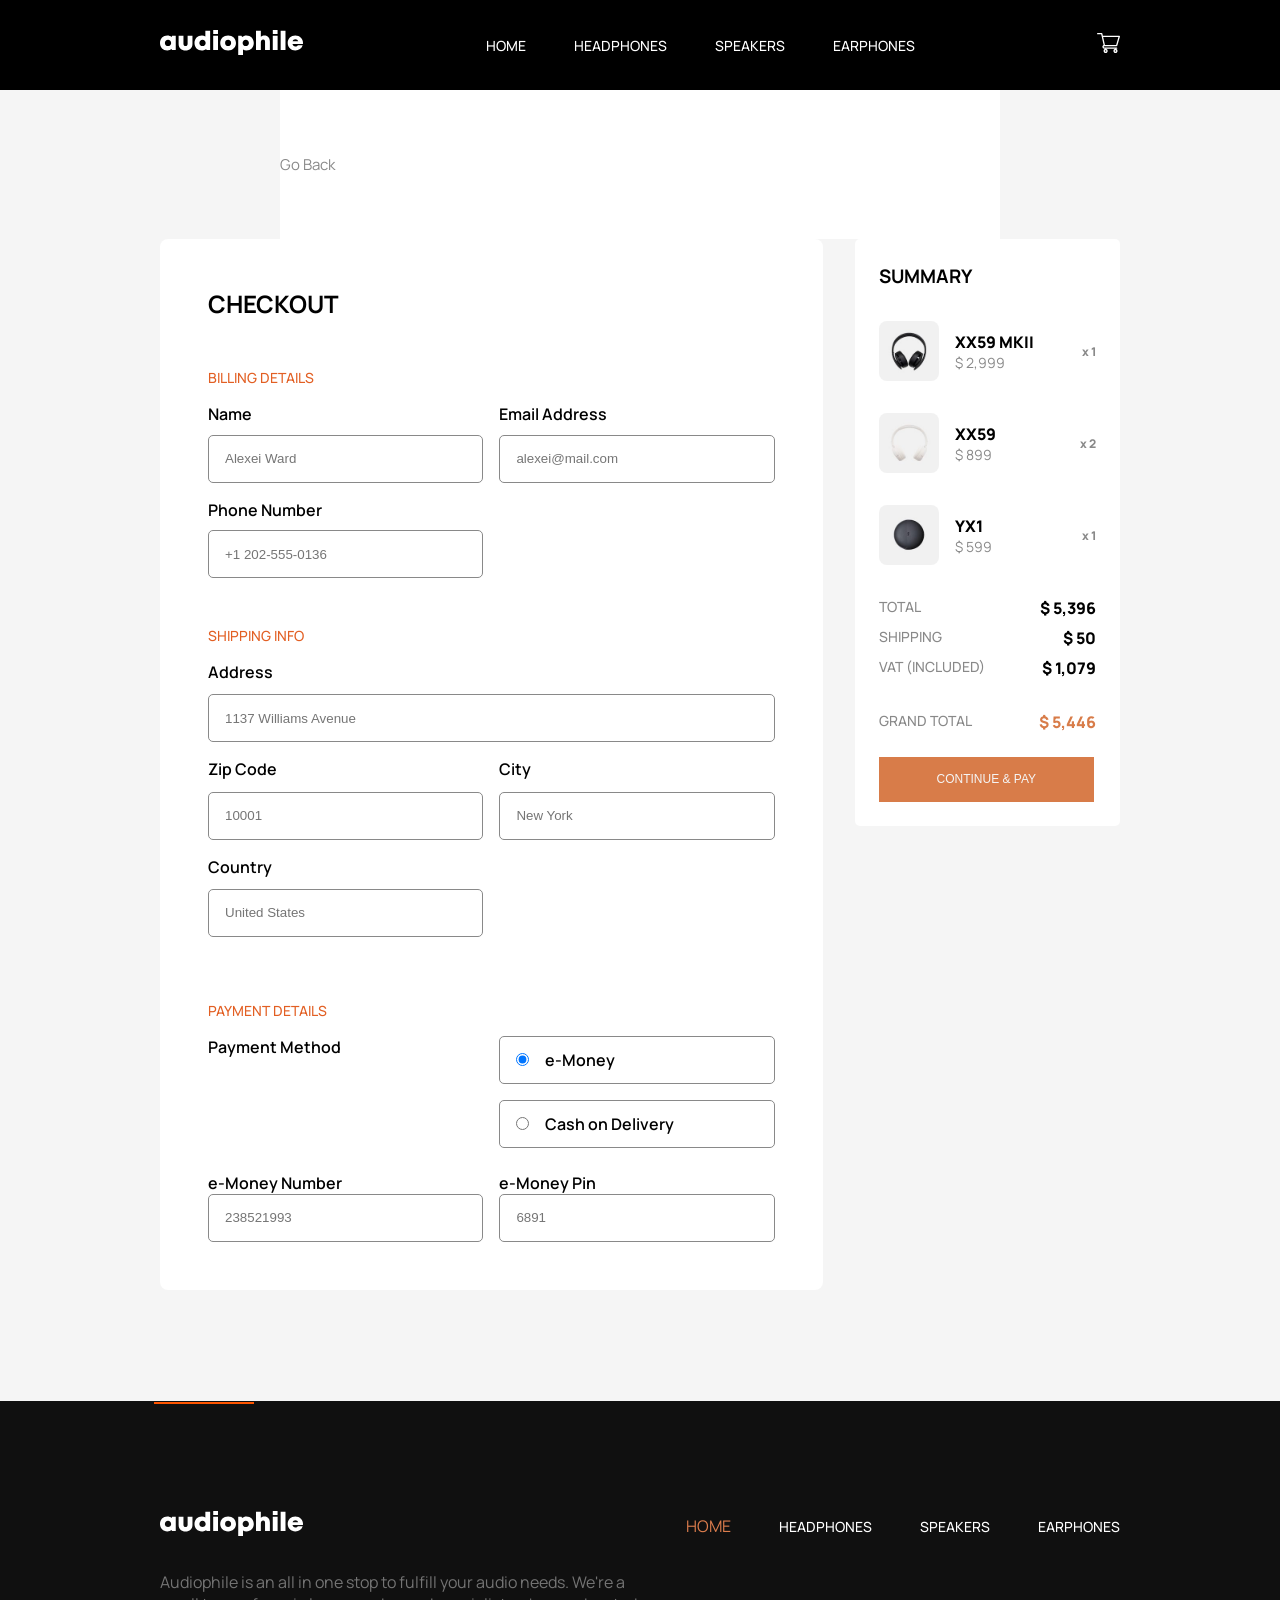
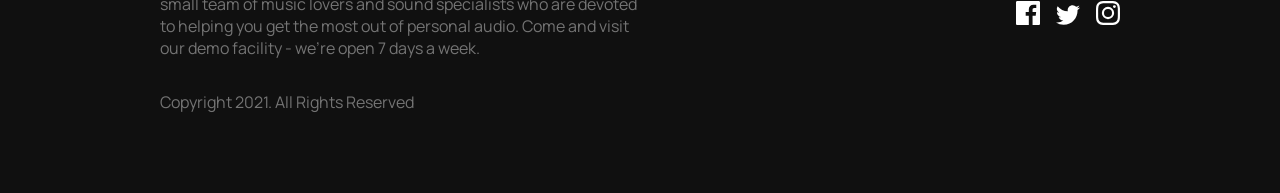
==== commit 92ed7029: "Refactor checkout page button class and update related styles" ====
--- a/checkout.html
+++ b/checkout.html
@@ -44,7 +44,7 @@
     </header>
 
     <div class="container">
-      <a href="index.html" class="back-btn">Go Back</a>
+      <a href="index.html" class="home-page-btn">Go Back</a>
     </div>
 
     <!-- === THIS IS MY MAIN PART SECTION === -->
--- a/style.css
+++ b/style.css
@@ -405,7 +405,7 @@
   background-image: none;
   background-color: black;
 }
-.back-btn {
+.home-page-btn {
   display: flex;
   align-items: start;
   padding: 2rem 0;
@@ -624,6 +624,225 @@
   margin-top: 1.5rem;
 }
 
+/* ======================================================================================================================THIS IS MY PRODUCT STYLE PAGE =========================================================== */
+.product-body {
+  font-family: "Manrope", sans-serif;
+}
+.product-header {
+  background-image: none;
+  background-color: #101010;
+}
+
+.home-page-btn {
+  border: none;
+  display: flex;
+  align-items: start;
+  padding: 4rem 0;
+  background-color: rgb(255, 255, 255);
+  font-size: 15px;
+  width: 75%;
+}
+.home-page-btn a {
+  color: #898989;
+  text-decoration: none;
+}
+
+.product-section {
+  display: flex;
+  flex-direction: row;
+  gap: 8rem;
+  width: 75%;
+}
+.pic {
+  width: 45%;
+  border-radius: 6px;
+}
+.tablet-pic,
+.mobile-pic {
+  display: none;
+}
+
+.caption {
+  display: flex;
+  flex-direction: column;
+  gap: 1rem;
+}
+.product-update {
+  font-size: 16px;
+  letter-spacing: 8px;
+  color: #dd7d4d;
+}
+.name {
+  font-size: 40px;
+  width: 55%;
+  line-height: 1.3;
+  color: black;
+}
+.details {
+  font-size: 15.5px;
+  color: #807f7f;
+  width: 95%;
+  margin: 1rem 0;
+  font-weight: 300;
+}
+
+.counter {
+  display: flex;
+  align-items: center;
+  justify-content: center;
+  background-color: #f0f0f0;
+  padding: 10px 28px;
+  width: fit-content;
+  gap: 20px;
+}
+
+.number {
+  font-size: 18px;
+  font-family: sans-serif;
+}
+
+.btn {
+  border: none;
+  background: transparent;
+  font-size: 20px;
+  cursor: pointer;
+  color: #555;
+}
+
+.btn:hover {
+  color: #000;
+}
+
+.pro-btn {
+  display: flex;
+  gap: 1rem;
+}
+.cart-btn {
+  border: none;
+  height: 3rem;
+  background-color: #d97c49;
+  color: white;
+  text-decoration: none;
+}
+/* ===== This is my Features part ===== */
+
+.features {
+  display: flex;
+  flex-direction: row;
+  gap: 7rem;
+  margin-top: 8rem;
+  align-items: start;
+}
+.features-caption {
+  display: flex;
+  flex-direction: column;
+  gap: 2rem;
+  width: 56%;
+  line-height: 1.5;
+}
+.caption-heading {
+  font-size: 32px;
+}
+.caption {
+  font-size: 16px;
+  color: #818181;
+  font-weight: 300;
+}
+
+.box-items {
+  display: flex;
+  flex-direction: column;
+  gap: 2rem;
+}
+.box-heading {
+  font-size: 32px;
+}
+.packing-list {
+  display: flex;
+  flex-direction: column;
+  list-style: none;
+  gap: 0.7rem;
+}
+.packing-list li {
+  color: #787878;
+  display: flex;
+  gap: 1.5rem;
+}
+.qty {
+  color: #c55c33;
+  font-weight: bold;
+}
+
+/* ===== This is my PRODUCT photo part ===== */
+
+.product-pic {
+  display: flex;
+  flex-direction: row;
+  gap: 1.5rem;
+  margin-top: 7rem;
+  justify-content: center;
+}
+.product-photo {
+  border-radius: 6px;
+}
+.left-side-pic {
+  display: flex;
+  flex-direction: column;
+  gap: 2rem;
+}
+.ontop {
+  display: none;
+  width: 100%;
+}
+/* ===== This is my Product part ===== */
+
+.other-items {
+  display: flex;
+  margin-top: 6rem;
+  margin-bottom: 14rem;
+  gap: 2rem;
+}
+
+.items {
+  display: flex;
+  align-items: center;
+  gap: 2rem;
+}
+.items-heading {
+  font-size: 36px;
+  font-weight: 700;
+  margin-bottom: 2rem;
+}
+.product-details {
+  display: flex;
+  flex-direction: column;
+  align-items: center;
+  gap: 2rem;
+}
+.product-btn {
+  text-decoration: none;
+  display: flex;
+  justify-content: center;
+  align-items: center;
+  color: white;
+  width: 40%;
+  height: 3rem;
+  background-color: #d97c49;
+}
+
+.items-pic {
+  width: 100%;
+  border-radius: 6px;
+}
+.tablet-items-pic,
+.mobile-items-pic {
+  display: none;
+}
+
+.product-name {
+  font-size: 26px;
+}
+
 /* ================ THIS IS MY TABLET SECTION ==========  */
 @media (min-width: 768px) and (max-width: 1100px) {
   .container {
@@ -792,8 +1011,8 @@
     margin-top: -22px;
   }
 
-/* ============================================================================== THIS IS MY CHECKOUT PAGE ========================================================= */
- .checkout-form {
+  /* ============================================================================== THIS IS MY CHECKOUT PAGE ========================================================= */
+  .checkout-form {
     display: flex;
     flex-direction: column;
     align-items: center;
@@ -809,6 +1028,89 @@
 
   .checkout-btn {
     width: 100%;
+  }
+
+  /* ========================================== THIS IS MY PRODUCT STYLE PAGE =========================================== */
+  .home-page-btn {
+    padding: 3rem 0;
+    width: 95%;
+  }
+
+  .product-section {
+    gap: 5rem;
+    width: 95%;
+    margin-bottom: 5rem;
+  }
+  .name {
+    font-size: 30px;
+    width: 65%;
+  }
+  .tablet-pic {
+    display: block;
+    width: 35%;
+  }
+  .pic,
+  .mobile-pic {
+    display: none;
+  }
+  .number {
+    font-size: 18px;
+    font-family: sans-serif;
+  }
+
+  .product-pic {
+    display: flex;
+    width: 95%;
+    align-items: center;
+    justify-content: center;
+    margin-bottom: 7rem;
+  }
+  .left-side-pic {
+    width: 40%;
+  }
+  .right-pic {
+    width: 100%;
+  }
+  /* ===THIS IS MY OTHER PRODUCT SECTION ==== */
+
+  .other-items {
+    width: 100%;
+    margin-bottom: 10rem;
+  }
+  .items {
+    justify-content: center;
+    flex-direction: row;
+    display: flex;
+    width: 95%;
+    gap: 0;
+  }
+  .items-pic,
+  .mobile-items-pic {
+    display: none;
+  }
+  .tablet-items-pic {
+    border-radius: 6px;
+    display: block;
+    width: 95%;
+  }
+  .product-btn {
+    width: 55%;
+  }
+  /* ===THIS IS MY FEATURES SECTION ==== */
+  .features {
+    flex-direction: column;
+    margin-bottom: 4rem;
+    display: flex;
+    width: 90%;
+    gap: 5rem;
+  }
+  .features-caption {
+    width: 100%;
+  }
+  .box-items {
+    display: flex;
+    flex-direction: row;
+    gap: 7rem;
   }
 }
 
@@ -1058,4 +1360,92 @@
     flex-direction: column;
     gap: 1rem;
   }
-}
+
+  /* ==============================THIS IS MY PRODUCT STYLE PAGE ======================================================== */
+  .home-page-btn {
+    padding: 1.5rem 0;
+  }
+  .product-section {
+    display: flex;
+    flex-direction: column;
+    gap: 2rem;
+    width: 93%;
+    margin: 0 auto;
+  }
+  .mobile-pic {
+    width: 100%;
+    display: block;
+  }
+  .tablet-pic,
+  .pic {
+    display: none;
+  }
+  .product-update {
+    letter-spacing: 10px;
+  }
+  .name {
+    font-size: 30px;
+    width: 75%;
+    line-height: 1.3;
+  }
+  .number {
+    font-size: 12px;
+  }
+
+  /* ==== THIS IS MY PRODUCT PHOTO PART==== */
+  .product-pic {
+    display: flex;
+    flex-direction: column;
+    width: 90%;
+    align-items: center;
+    justify-content: center;
+    margin: 0 auto;
+    gap: 1rem;
+    padding: 6rem 0;
+  }
+  .left-side-pic {
+    width: 100%;
+  }
+  .right-pic {
+    width: 100%;
+    height: auto;
+    margin: 0 auto;
+    object-fit: cover;
+  }
+
+  /* ===THIS IS MY OTHER ITEMS SECTION ==== */
+  .other-items {
+    width: 85%;
+    padding-bottom: 10rem;
+    margin: 0 auto;
+  }
+  .items {
+    display: flex;
+    flex-direction: column;
+    width: 100%;
+  }
+  .items-pic,
+  .tablet-items-pic {
+    display: none;
+  }
+  .mobile-items-pic {
+    width: 100%;
+    height: auto;
+    display: block;
+  }
+  .items-heading {
+    font-size: 24px;
+  }
+
+  /* ===THIS IS MY FEATURES SECTION ==== */
+  .features {
+    display: flex;
+    flex-direction: column;
+    margin-top: 5rem;
+    width: 90%;
+    gap: 4rem;
+  }
+  .features-caption {
+    width: 100%;
+  }
+}
